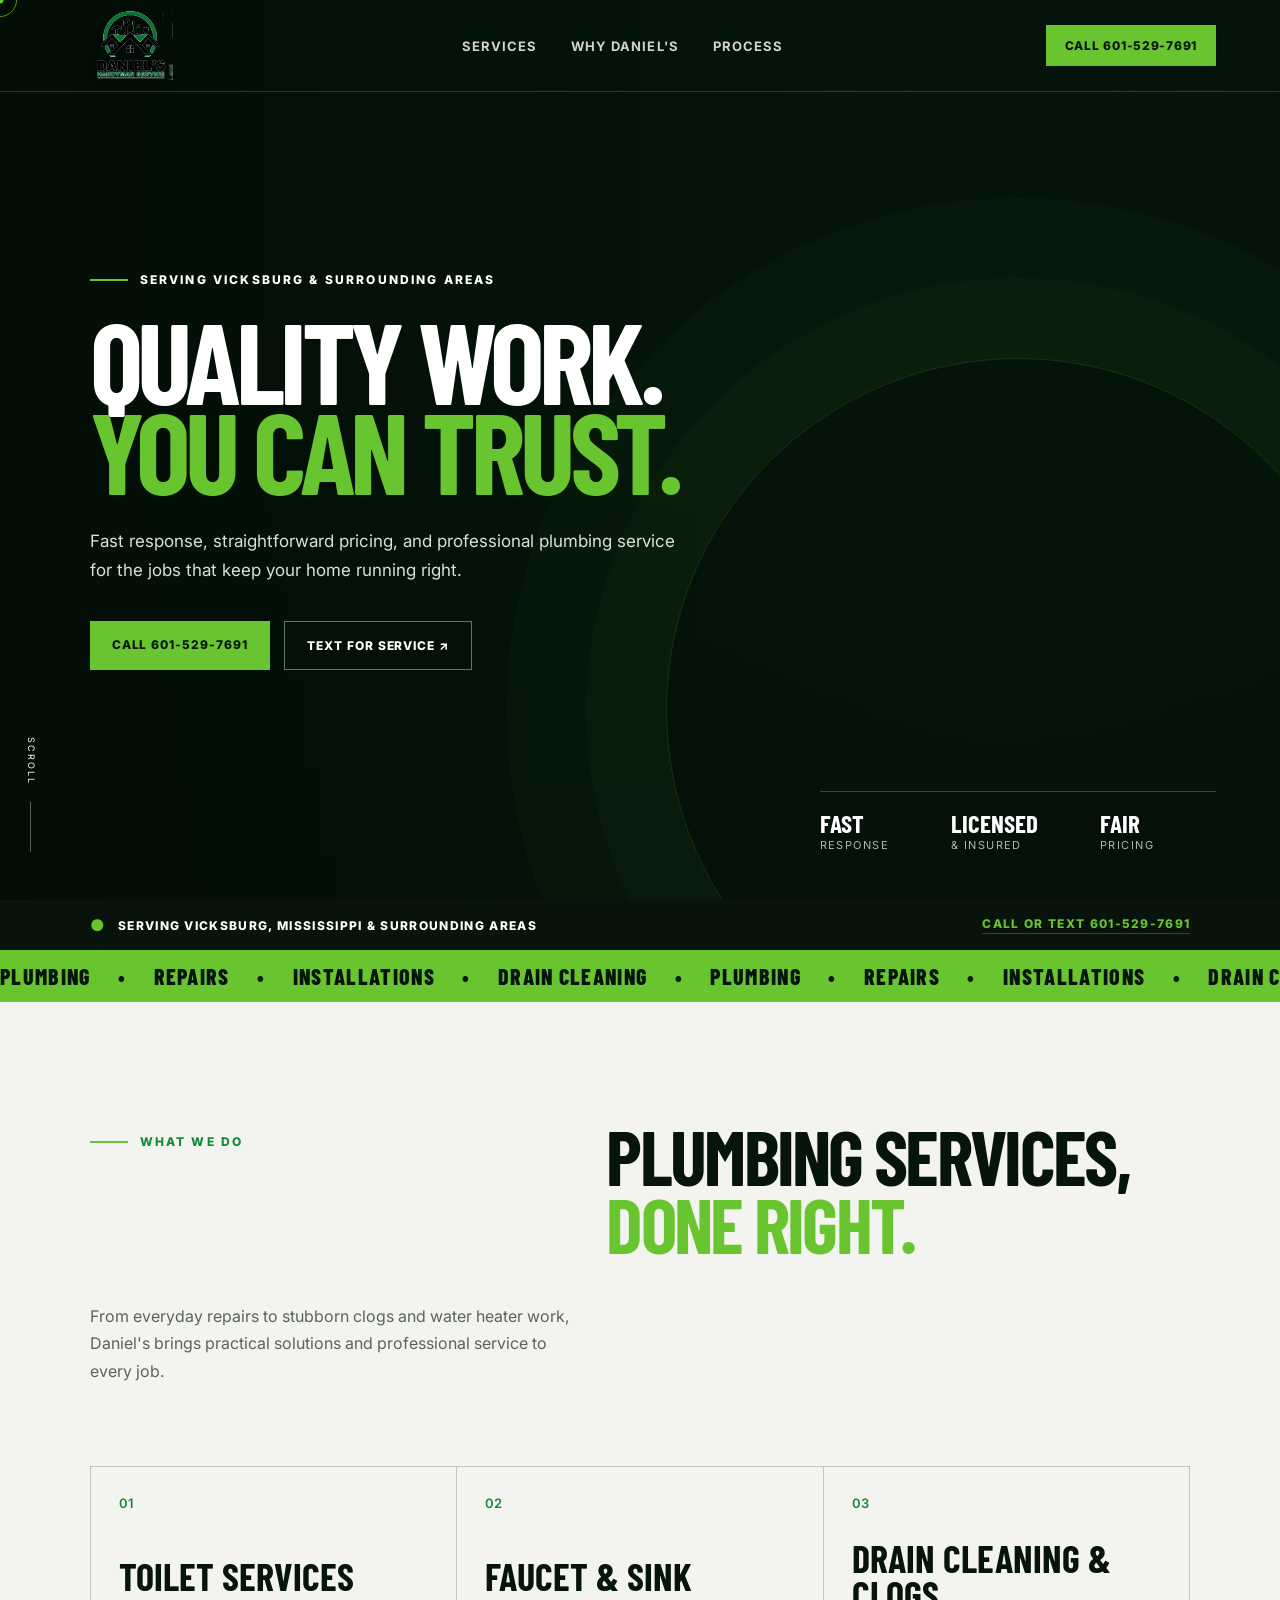
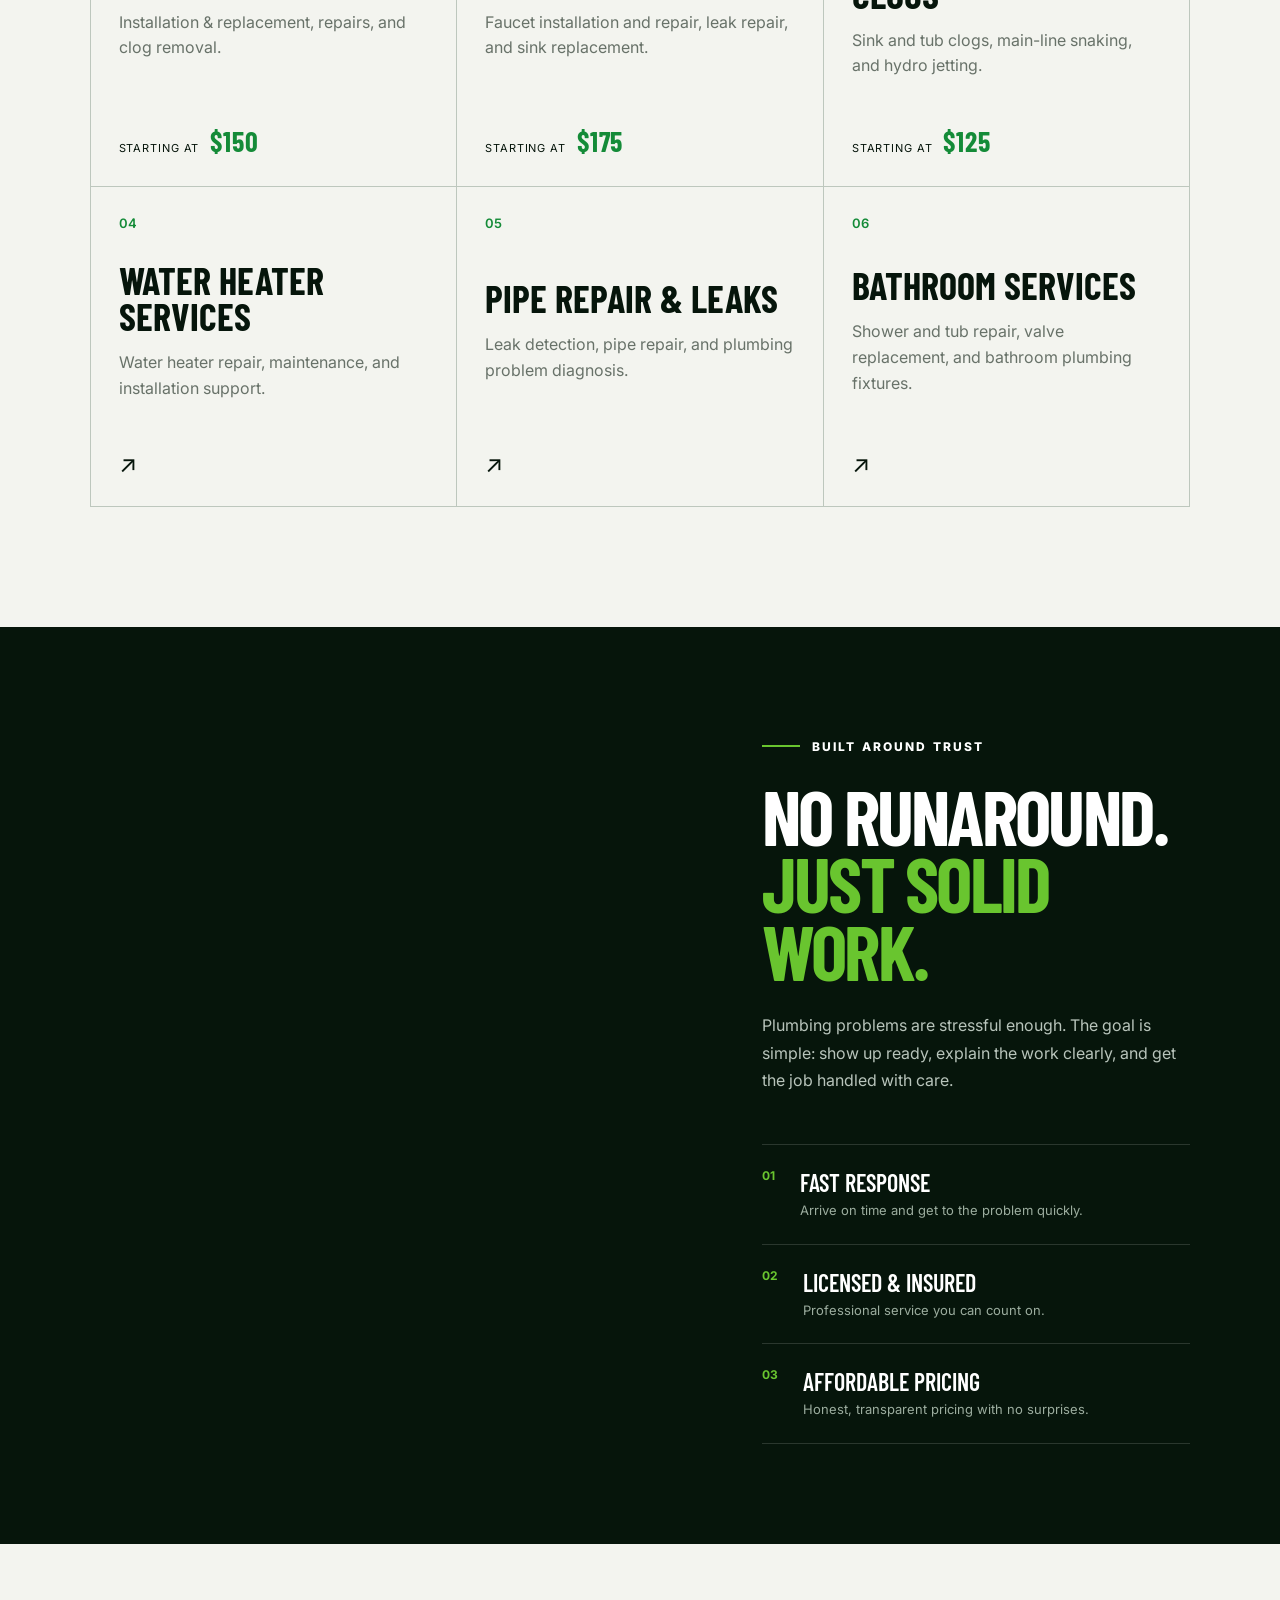
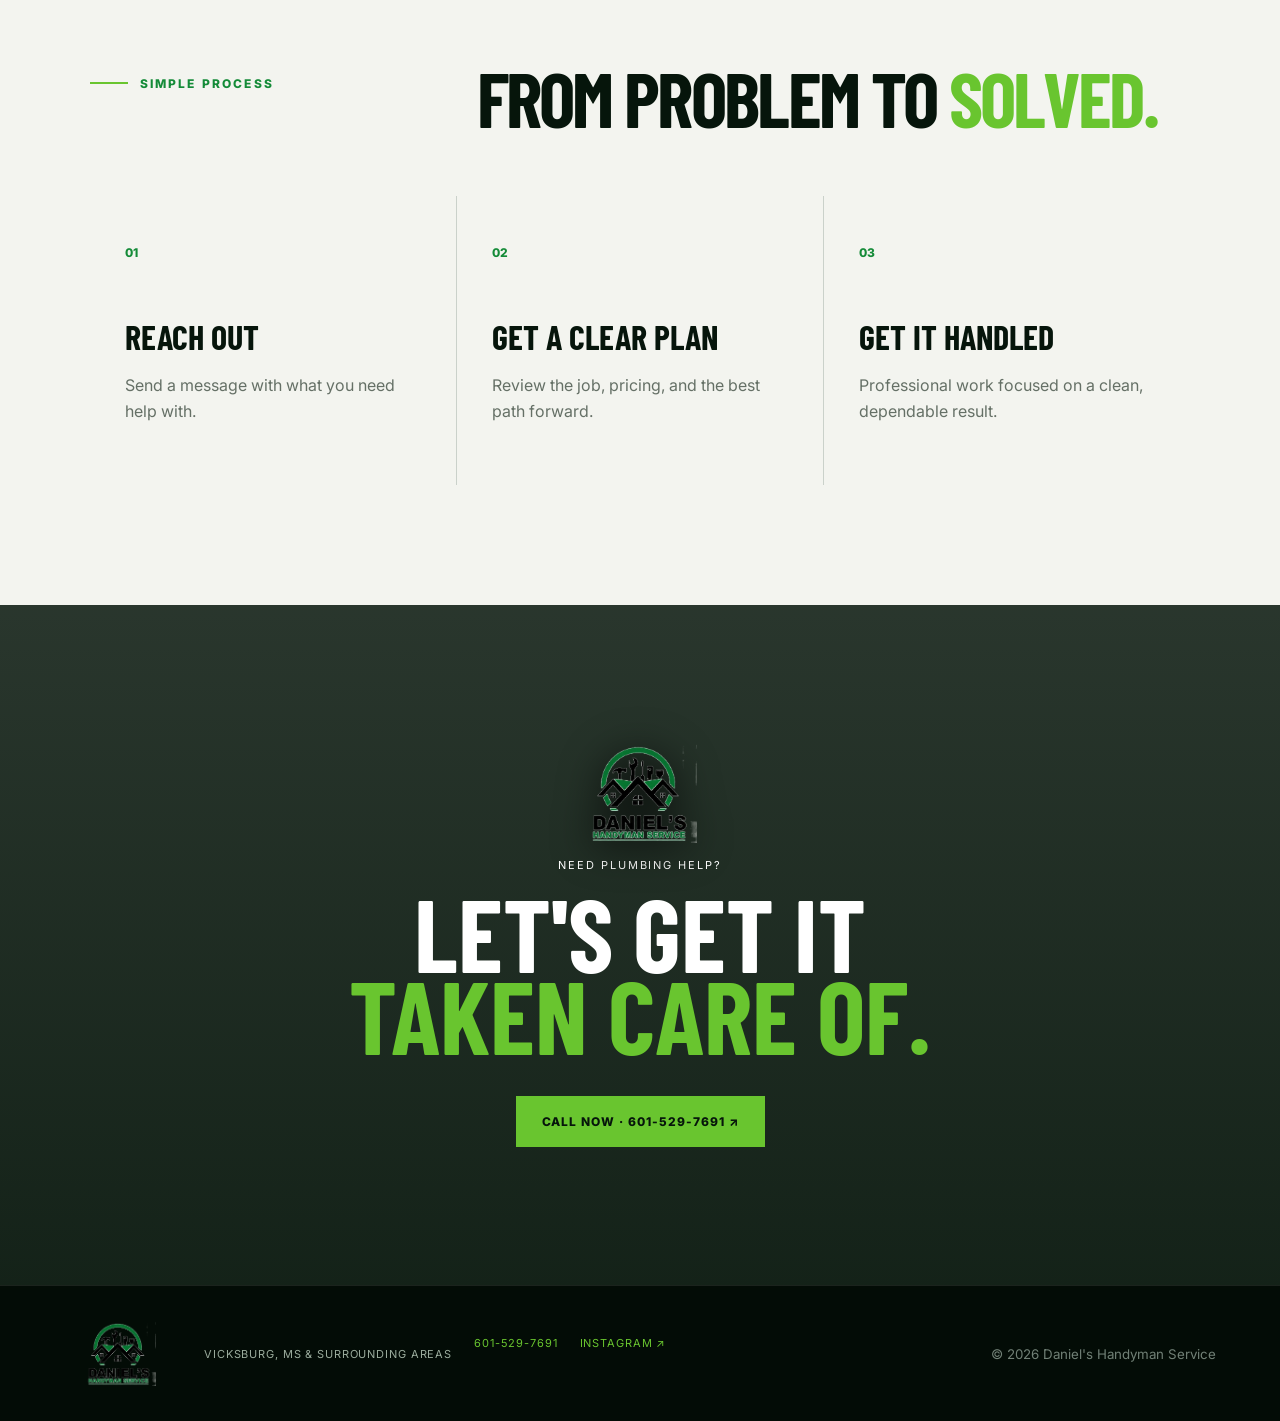
==== index.html @ b7ea955e "Add files via upload" ====
<!doctype html><html lang="en"><head><meta charset="UTF-8"><meta name="viewport" content="width=device-width,initial-scale=1"><meta name="description" content="Daniel's Handyman Service provides professional plumbing services in Vicksburg, Mississippi and surrounding areas, including toilets, faucets, sinks, drains, water heaters, pipe leaks and bathroom plumbing."><title>Daniel's Handyman Service | Plumber in Vicksburg, MS</title><link rel="preconnect" href="https://fonts.googleapis.com"><link rel="preconnect" href="https://fonts.gstatic.com" crossorigin><link href="https://fonts.googleapis.com/css2?family=Barlow+Condensed:wght@500;600;700;800&family=Inter:wght@400;500;600;700&display=swap" rel="stylesheet"><link rel="stylesheet" href="styles.css"></head><body>
<div class="cursor-dot"></div><div class="cursor-ring"></div>
<header class="nav"><a class="brand" href="#top"><img src="assets/logo.png" alt="Daniel's Handyman Service logo"></a><nav><a href="#services">Services</a><a href="#about">Why Daniel's</a><a href="#process">Process</a></nav><a class="nav-cta" href="tel:+16015297691">Call 601-529-7691</a></header>
<main id="top">
<section class="hero"><div class="hero-media"></div><div class="hero-shade"></div><div class="waterline"></div><div class="hero-copy reveal"><p class="eyebrow"><span></span> Serving Vicksburg & surrounding areas</p><h1>Quality work.<br><em>You can trust.</em></h1><p class="lede">Fast response, straightforward pricing, and professional plumbing service for the jobs that keep your home running right.</p><div class="actions"><a class="primary" href="tel:+16015297691">Call 601-529-7691</a><a class="secondary" href="sms:+16015297691">Text for service ↗</a></div></div><div class="hero-stats"><div><strong>Fast</strong><span>Response</span></div><div><strong>Licensed</strong><span>& Insured</span></div><div><strong>Fair</strong><span>Pricing</span></div></div><div class="scroll">SCROLL <i></i></div></section>
<section class="local-bar"><span>●</span> SERVING VICKSBURG, MISSISSIPPI & SURROUNDING AREAS <a href="tel:+16015297691">CALL OR TEXT 601-529-7691</a></section><section class="marquee"><div>PLUMBING <b>•</b> REPAIRS <b>•</b> INSTALLATIONS <b>•</b> DRAIN CLEANING <b>•</b> PLUMBING <b>•</b> REPAIRS <b>•</b> INSTALLATIONS <b>•</b> DRAIN CLEANING <b>•</b></div></section>
<section id="services" class="services wrap"><div class="section-head reveal"><p class="eyebrow dark"><span></span> What we do</p><h2>Plumbing services,<br><em>done right.</em></h2><p>From everyday repairs to stubborn clogs and water heater work, Daniel's brings practical solutions and professional service to every job.</p></div>
<div class="service-grid">
<article class="service featured reveal"><div class="num">01</div><div><h3>Toilet Services</h3><p>Installation & replacement, repairs, and clog removal.</p></div><div class="price">Starting at <strong>$150</strong></div></article>
<article class="service reveal"><div class="num">02</div><div><h3>Faucet & Sink</h3><p>Faucet installation and repair, leak repair, and sink replacement.</p></div><div class="price">Starting at <strong>$175</strong></div></article>
<article class="service reveal"><div class="num">03</div><div><h3>Drain Cleaning & Clogs</h3><p>Sink and tub clogs, main-line snaking, and hydro jetting.</p></div><div class="price">Starting at <strong>$125</strong></div></article>
<article class="service reveal"><div class="num">04</div><div><h3>Water Heater Services</h3><p>Water heater repair, maintenance, and installation support.</p></div><div class="arrow">↗</div></article>
<article class="service reveal"><div class="num">05</div><div><h3>Pipe Repair & Leaks</h3><p>Leak detection, pipe repair, and plumbing problem diagnosis.</p></div><div class="arrow">↗</div></article>
<article class="service reveal"><div class="num">06</div><div><h3>Bathroom Services</h3><p>Shower and tub repair, valve replacement, and bathroom plumbing fixtures.</p></div><div class="arrow">↗</div></article>
</div></section>
<section id="about" class="split"><div class="split-image parallax"></div><div class="split-copy"><p class="eyebrow"><span></span> Built around trust</p><h2>No runaround.<br><em>Just solid work.</em></h2><p>Plumbing problems are stressful enough. The goal is simple: show up ready, explain the work clearly, and get the job handled with care.</p><div class="checks"><div><b>01</b><span><strong>Fast response</strong>Arrive on time and get to the problem quickly.</span></div><div><b>02</b><span><strong>Licensed & insured</strong>Professional service you can count on.</span></div><div><b>03</b><span><strong>Affordable pricing</strong>Honest, transparent pricing with no surprises.</span></div></div></div></section>
<section id="process" class="process wrap"><div class="section-head reveal"><p class="eyebrow dark"><span></span> Simple process</p><h2>From problem to <em>solved.</em></h2></div><div class="steps"><div class="reveal"><span>01</span><h3>Reach out</h3><p>Send a message with what you need help with.</p></div><div class="reveal"><span>02</span><h3>Get a clear plan</h3><p>Review the job, pricing, and the best path forward.</p></div><div class="reveal"><span>03</span><h3>Get it handled</h3><p>Professional work focused on a clean, dependable result.</p></div></div></section>
<section class="cta"><div class="cta-bg"></div><div class="cta-inner reveal"><img src="assets/logo.png" alt=""><p>Need plumbing help?</p><h2>Let's get it<br><em>taken care of.</em></h2><a href="tel:+16015297691">Call now · 601-529-7691 ↗</a></div></section>
<a class="mobile-call" href="tel:+16015297691"><span>Call Daniel's</span><strong>601-529-7691</strong></a></main><footer><img src="assets/logo.png" alt="Daniel's Handyman Service"><div><p>Vicksburg, MS & surrounding areas</p><a href="tel:+16015297691">601-529-7691</a><a href="https://www.instagram.com/bigg_pastor/" target="_blank" rel="noopener">Instagram ↗</a></div><small>© 2026 Daniel's Handyman Service</small></footer><script src="script.js"></script></body></html>
---- styles.css ----
:root{--green:#148b38;--lime:#69c52f;--ink:#06150b;--paper:#f3f4ef;--white:#fff}*{box-sizing:border-box}html{scroll-behavior:smooth;scrollbar-color:var(--green) #07130b;scrollbar-width:thin}body{margin:0;background:var(--paper);color:var(--ink);font-family:Inter,sans-serif;cursor:none}::-webkit-scrollbar{width:10px}::-webkit-scrollbar-track{background:#07130b}::-webkit-scrollbar-thumb{background:linear-gradient(var(--lime),var(--green));border-radius:10px;border:2px solid #07130b}a{color:inherit;text-decoration:none}.cursor-dot,.cursor-ring{position:fixed;pointer-events:none;z-index:9999;border-radius:50%;transform:translate(-50%,-50%)}.cursor-dot{width:7px;height:7px;background:var(--lime)}.cursor-ring{width:34px;height:34px;border:1px solid rgba(105,197,47,.75);transition:width .2s,height .2s,background .2s}.cursor-ring.active{width:52px;height:52px;background:rgba(105,197,47,.12)}.nav{position:fixed;z-index:100;top:0;left:0;width:100%;height:92px;display:flex;align-items:center;padding:10px 5vw;color:white;border-bottom:1px solid rgba(255,255,255,.18);transition:.3s}.nav.scrolled{height:74px;background:rgba(5,19,10,.92);backdrop-filter:blur(14px)}.brand img{width:135px;height:72px;object-fit:contain;filter:drop-shadow(0 4px 12px #0008)}.nav nav{margin:auto;display:flex;gap:34px;font-size:13px;font-weight:700;text-transform:uppercase;letter-spacing:.08em}.nav nav a{opacity:.82}.nav nav a:hover{opacity:1;color:var(--lime)}.nav-cta{padding:13px 19px;background:var(--lime);color:#06150b;font-size:12px;font-weight:800;text-transform:uppercase;letter-spacing:.06em}.hero{min-height:100svh;position:relative;overflow:hidden;background:#06150b;color:white;display:flex;align-items:center;padding:130px 7vw 100px}.hero-media{position:absolute;inset:0;background:url('https://desentupidoraboaescolha.com.br/assets/hero-bg-C724qfwM.jpg') center/cover no-repeat;transform:scale(1.04)}.hero-shade{position:absolute;inset:0;background:linear-gradient(90deg,rgba(2,13,6,.94) 0%,rgba(3,18,8,.78) 42%,rgba(3,18,8,.25) 78%,rgba(3,18,8,.5)),linear-gradient(0deg,rgba(3,15,7,.75),transparent 45%)}.waterline{position:absolute;right:-7%;bottom:-18%;width:55vw;height:55vw;border:1px solid rgba(105,197,47,.18);border-radius:50%;box-shadow:0 0 0 80px rgba(105,197,47,.03),0 0 0 160px rgba(105,197,47,.025)}.hero-copy{position:relative;z-index:2;max-width:830px}.eyebrow{display:flex;align-items:center;gap:12px;text-transform:uppercase;letter-spacing:.18em;font-weight:800;font-size:12px}.eyebrow span{width:38px;height:2px;background:var(--lime)}h1,h2,h3{font-family:'Barlow Condensed',sans-serif;margin:0;text-transform:uppercase}h1{font-size:clamp(68px,9vw,145px);line-height:.78;letter-spacing:-.045em;margin:28px 0 32px}h1 em,h2 em{font-style:normal;color:var(--lime)}.lede{max-width:610px;font-size:17px;line-height:1.7;color:#d8e2d9}.actions{display:flex;gap:14px;margin-top:36px}.actions a{padding:16px 22px;text-transform:uppercase;font-size:12px;font-weight:800;letter-spacing:.08em}.primary{background:var(--lime);color:#07130b}.secondary{border:1px solid #ffffff66}.hero-stats{position:absolute;z-index:3;right:5vw;bottom:48px;display:flex;border-top:1px solid #ffffff38}.hero-stats div{padding:16px 28px 0 0;margin-right:34px;display:flex;flex-direction:column}.hero-stats strong{font:700 25px 'Barlow Condensed';text-transform:uppercase}.hero-stats span{font-size:11px;text-transform:uppercase;letter-spacing:.13em;color:#a9b9ad}.scroll{position:absolute;left:2vw;bottom:48px;z-index:3;writing-mode:vertical-rl;font-size:9px;letter-spacing:.22em}.scroll i{display:inline-block;height:50px;width:1px;background:#fff5;margin-top:12px}.marquee{background:var(--lime);overflow:hidden;padding:13px 0;white-space:nowrap;font:800 22px 'Barlow Condensed';letter-spacing:.06em}.marquee div{width:max-content;animation:marquee 25s linear infinite}.marquee b{margin:0 22px}@keyframes marquee{to{transform:translateX(-50%)}}.wrap{padding:120px 7vw}.section-head{display:grid;grid-template-columns:1fr 1.2fr;gap:30px;align-items:end;margin-bottom:65px}.section-head .eyebrow{align-self:start}.eyebrow.dark{color:var(--green)}.section-head h2,.split-copy h2,.process h2{font-size:clamp(52px,6vw,90px);line-height:.88;letter-spacing:-.035em}.section-head>p:last-child{line-height:1.7;color:#59645b;max-width:500px}.service-grid{display:grid;grid-template-columns:repeat(3,1fr);border-top:1px solid #bdc7bd;border-left:1px solid #bdc7bd}.service{min-height:320px;padding:28px;display:flex;flex-direction:column;justify-content:space-between;border-right:1px solid #bdc7bd;border-bottom:1px solid #bdc7bd;transition:.35s;position:relative;overflow:hidden}.service:after{content:"";position:absolute;inset:auto 0 0;height:0;background:var(--green);transition:.35s;z-index:-1}.service:hover{color:white}.service:hover:after{height:100%}.service .num{font:600 13px Inter;color:var(--green)}.service:hover .num{color:var(--lime)}.service h3{font-size:38px;line-height:.95}.service p{line-height:1.6;color:#687269}.service:hover p{color:#d7e1d8}.price{font-size:11px;text-transform:uppercase;letter-spacing:.08em}.price strong{font:700 28px 'Barlow Condensed';color:var(--green);margin-left:7px}.service:hover .price strong{color:var(--lime)}.arrow{font-size:24px}.split{display:grid;grid-template-columns:1.05fr .95fr;min-height:780px;background:#06150b;color:white}.split-image{background:url('https://assets.seobotai.com/cdn-cgi/image/quality%3D75%2Cw%3D1536%2Ch%3D1024/pristilbud.no/6944972c12e0ddc125e568a2-1766110026356.jpg') center/cover no-repeat;min-height:650px}.split-copy{padding:100px 7vw}.split-copy h2{margin:28px 0}.split-copy>p:not(.eyebrow){color:#b8c4bb;line-height:1.7}.checks{margin-top:50px;border-top:1px solid #ffffff25}.checks>div{display:flex;gap:25px;padding:23px 0;border-bottom:1px solid #ffffff25}.checks b{color:var(--lime);font-size:12px}.checks span{display:flex;flex-direction:column;color:#9cad9f;font-size:13px;line-height:1.5}.checks strong{color:white;font:600 24px 'Barlow Condensed';text-transform:uppercase;margin-bottom:4px}.process .section-head{grid-template-columns:1fr 2fr}.steps{display:grid;grid-template-columns:repeat(3,1fr);gap:1px;background:#cad1ca}.steps>div{background:var(--paper);padding:45px 35px;min-height:260px}.steps span{color:var(--green);font-weight:800;font-size:12px}.steps h3{font-size:34px;margin:55px 0 10px}.steps p{color:#657066;line-height:1.6}.cta{min-height:680px;position:relative;display:grid;place-items:center;text-align:center;color:white;overflow:hidden}.cta-bg{position:absolute;inset:0;background:linear-gradient(#06150bd9,#06150bf0),url('https://watertite.com/storage/2026/01/Water-Tite-Drain-Cleaning-2.png') center/cover}.cta-inner{position:relative;z-index:2}.cta-inner img{width:160px;height:100px;object-fit:contain;filter:drop-shadow(0 5px 20px #000)}.cta-inner p{text-transform:uppercase;letter-spacing:.18em;font-size:11px}.cta-inner h2{font-size:clamp(64px,8vw,118px);line-height:.8;margin:20px 0 40px}.cta-inner a{display:inline-block;background:var(--lime);color:#06150b;padding:18px 26px;font-size:12px;font-weight:800;text-transform:uppercase;letter-spacing:.08em}footer{background:#030c06;color:white;padding:35px 5vw;display:flex;align-items:center;gap:30px;border-top:1px solid #ffffff18}footer img{width:110px;height:65px;object-fit:contain}footer div{display:flex;gap:22px;font-size:11px;text-transform:uppercase;letter-spacing:.08em;color:#9bac9d}footer a{color:var(--lime)}footer small{margin-left:auto;color:#718076}.reveal{opacity:0;transform:translateY(28px);transition:opacity .8s ease,transform .8s ease}.reveal.visible{opacity:1;transform:none}@media(max-width:900px){body{cursor:auto}.cursor-dot,.cursor-ring{display:none}.nav{height:76px;padding:7px 5vw}.brand img{width:105px;height:60px}.nav nav{display:none}.nav-cta{margin-left:auto}.hero{padding:110px 6vw 160px;align-items:flex-end}.hero-media{background-position:65% center}.hero-shade{background:linear-gradient(0deg,rgba(2,13,6,.97) 8%,rgba(3,18,8,.62) 72%,rgba(3,18,8,.5))}.hero-copy{width:100%}h1{font-size:clamp(58px,19vw,90px)}.lede{font-size:15px}.hero-stats{left:6vw;right:auto;bottom:35px;width:88%;justify-content:space-between}.hero-stats div{padding-right:5px;margin-right:5px}.hero-stats strong{font-size:19px}.scroll{display:none}.wrap{padding:85px 6vw}.section-head,.process .section-head{grid-template-columns:1fr}.section-head h2,.split-copy h2,.process h2{font-size:58px}.service-grid{grid-template-columns:1fr}.service{min-height:250px}.split{grid-template-columns:1fr}.split-image{min-height:520px}.split-copy{padding:75px 6vw}.steps{grid-template-columns:1fr}.steps>div{min-height:210px}.steps h3{margin-top:35px}.cta{min-height:590px;padding:50px 6vw}.cta-inner h2{font-size:68px}footer{align-items:flex-start;flex-wrap:wrap}footer small{width:100%;margin:0}.actions{flex-direction:column;align-items:flex-start}}
@media(prefers-reduced-motion:reduce){*{scroll-behavior:auto!important;animation:none!important;transition:none!important}.reveal{opacity:1;transform:none}}

.local-bar{background:#07130b;color:#fff;padding:15px 7vw;display:flex;align-items:center;gap:12px;font:800 12px Inter,sans-serif;letter-spacing:.11em;text-transform:uppercase}.local-bar span{color:var(--lime);font-size:16px}.local-bar a{margin-left:auto;color:var(--lime);border-bottom:1px solid #69c52f55;padding-bottom:2px}.mobile-call{display:none}
@media(max-width:900px){.local-bar{padding:13px 6vw;line-height:1.4;flex-wrap:wrap}.local-bar a{width:100%;margin-left:28px}.mobile-call{display:flex;position:fixed;z-index:90;left:12px;right:12px;bottom:12px;background:var(--lime);color:#06150b;padding:12px 16px;align-items:center;justify-content:space-between;box-shadow:0 10px 35px #0008;text-transform:uppercase}.mobile-call span{font:800 12px Inter;letter-spacing:.08em}.mobile-call strong{font:800 20px 'Barlow Condensed'}}
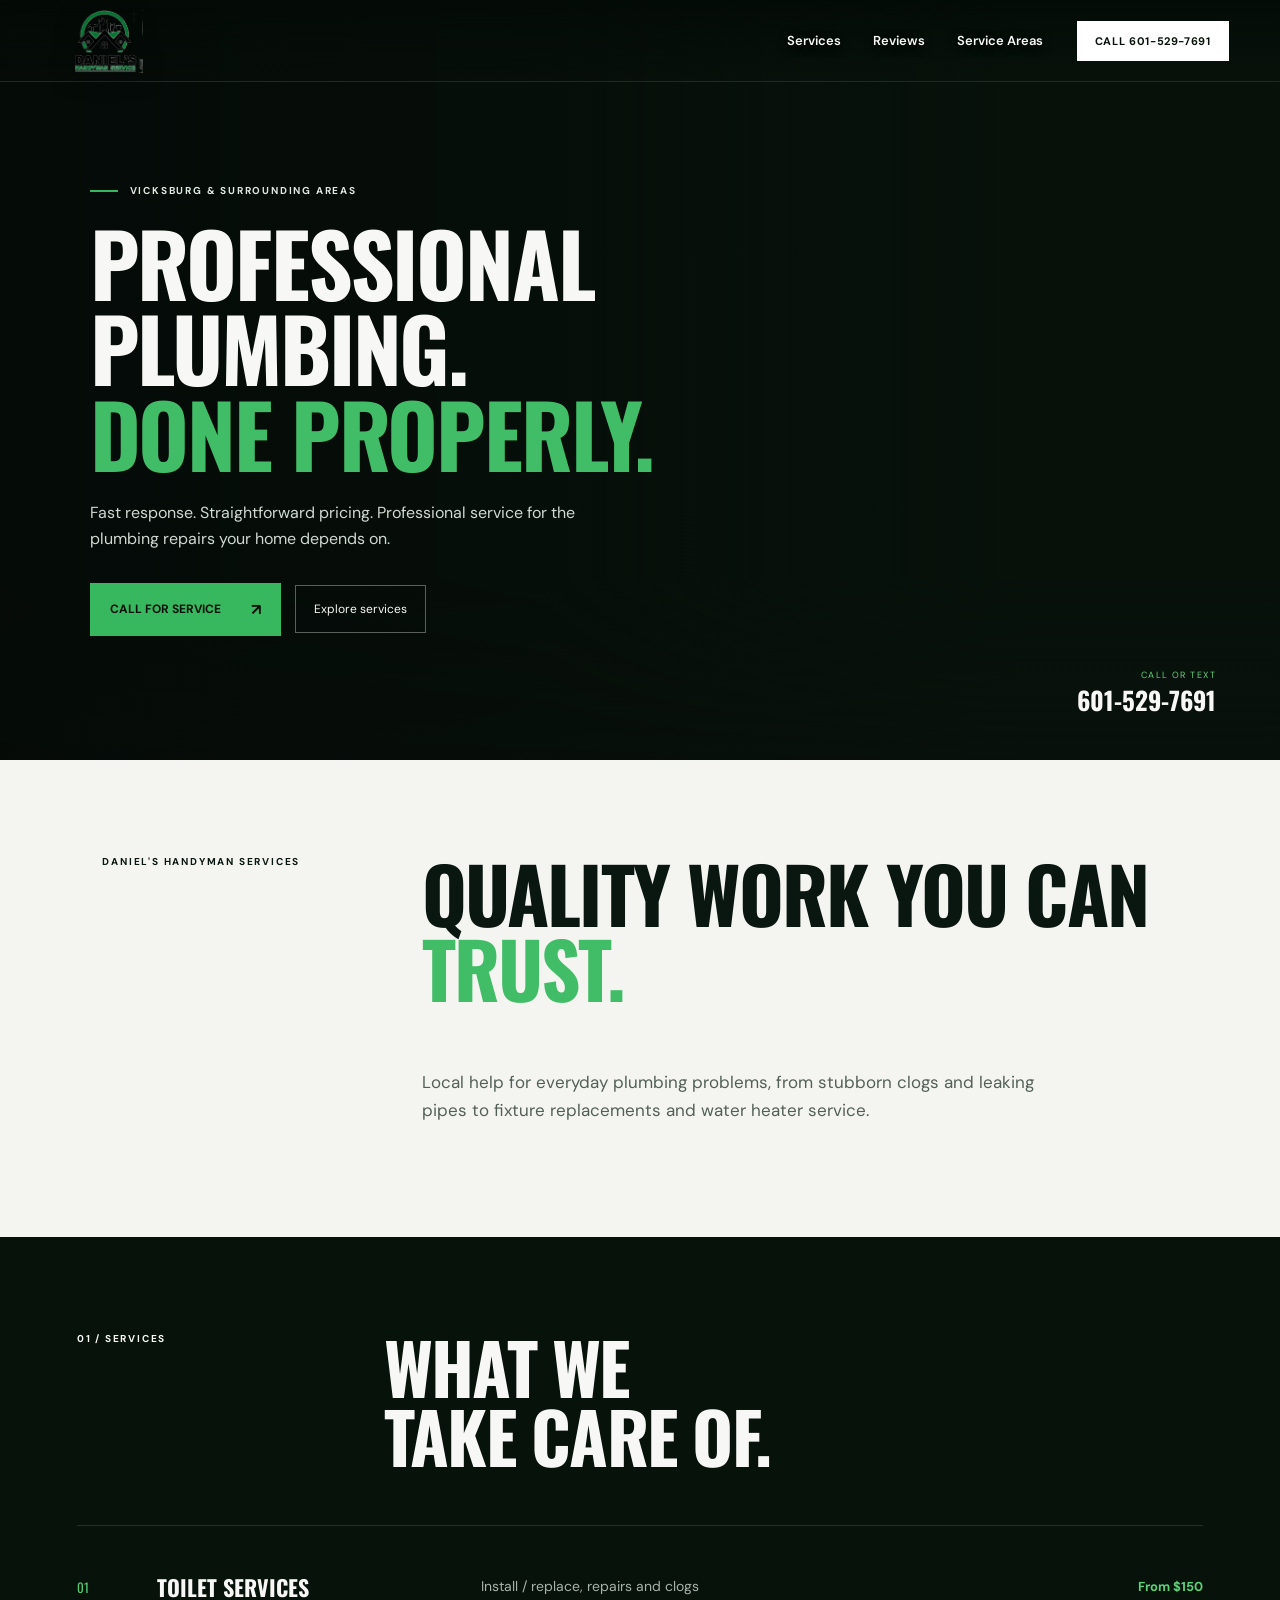
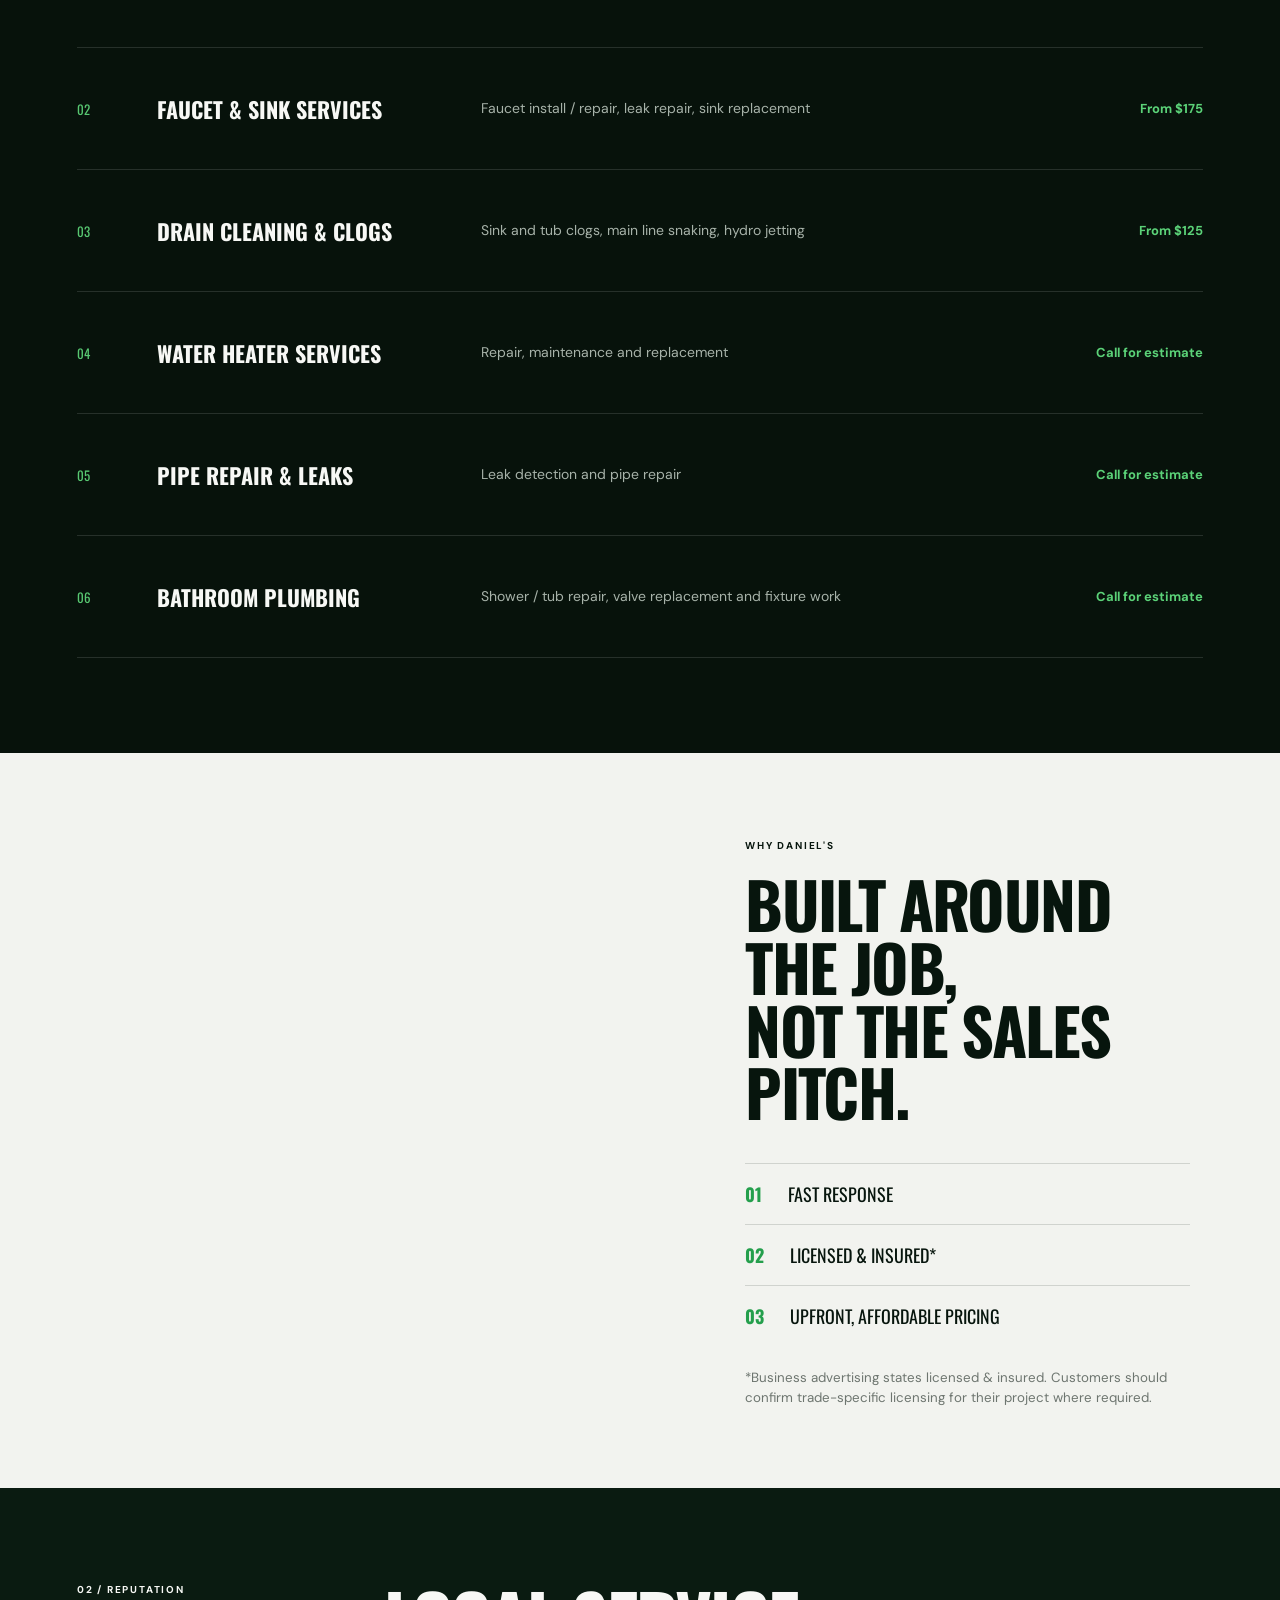
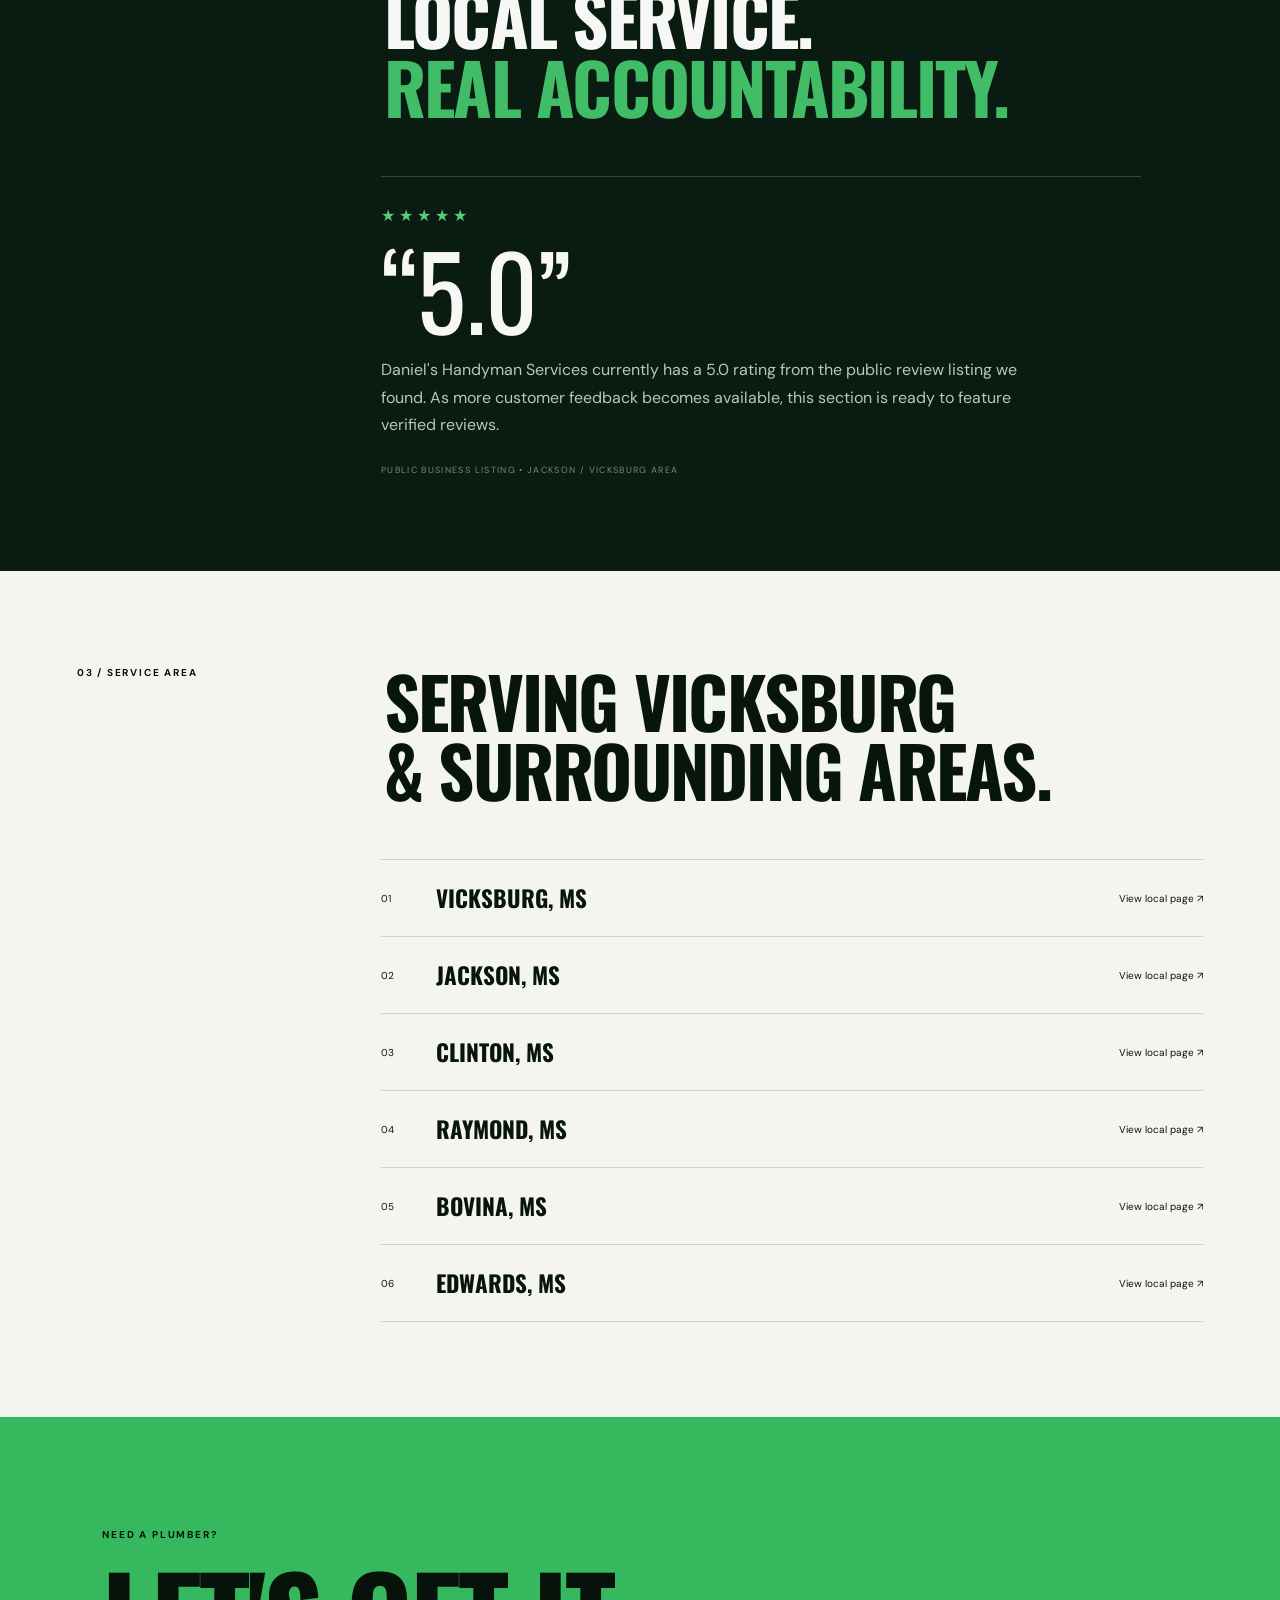
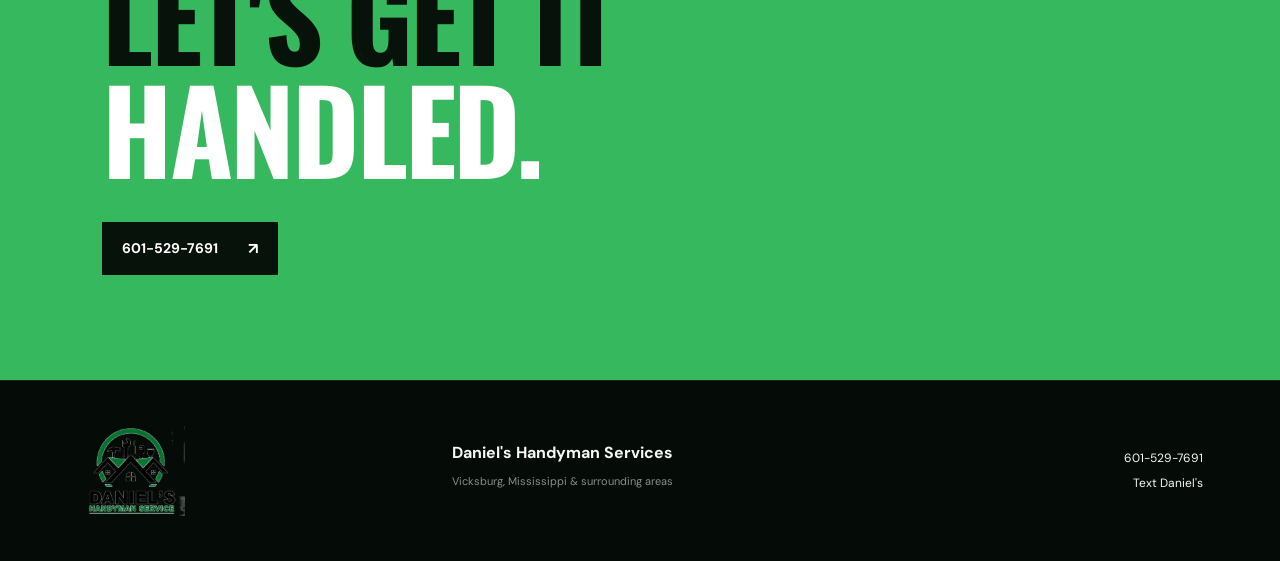
==== commit 73e1727e: "Add files via upload" ====
--- a/index.html
+++ b/index.html
@@ -1,19 +1,12 @@
-<!doctype html><html lang="en"><head><meta charset="UTF-8"><meta name="viewport" content="width=device-width,initial-scale=1"><meta name="description" content="Daniel's Handyman Service provides professional plumbing services in Vicksburg, Mississippi and surrounding areas, including toilets, faucets, sinks, drains, water heaters, pipe leaks and bathroom plumbing."><title>Daniel's Handyman Service | Plumber in Vicksburg, MS</title><link rel="preconnect" href="https://fonts.googleapis.com"><link rel="preconnect" href="https://fonts.gstatic.com" crossorigin><link href="https://fonts.googleapis.com/css2?family=Barlow+Condensed:wght@500;600;700;800&family=Inter:wght@400;500;600;700&display=swap" rel="stylesheet"><link rel="stylesheet" href="styles.css"></head><body>
-<div class="cursor-dot"></div><div class="cursor-ring"></div>
-<header class="nav"><a class="brand" href="#top"><img src="assets/logo.png" alt="Daniel's Handyman Service logo"></a><nav><a href="#services">Services</a><a href="#about">Why Daniel's</a><a href="#process">Process</a></nav><a class="nav-cta" href="tel:+16015297691">Call 601-529-7691</a></header>
-<main id="top">
-<section class="hero"><div class="hero-media"></div><div class="hero-shade"></div><div class="waterline"></div><div class="hero-copy reveal"><p class="eyebrow"><span></span> Serving Vicksburg & surrounding areas</p><h1>Quality work.<br><em>You can trust.</em></h1><p class="lede">Fast response, straightforward pricing, and professional plumbing service for the jobs that keep your home running right.</p><div class="actions"><a class="primary" href="tel:+16015297691">Call 601-529-7691</a><a class="secondary" href="sms:+16015297691">Text for service ↗</a></div></div><div class="hero-stats"><div><strong>Fast</strong><span>Response</span></div><div><strong>Licensed</strong><span>& Insured</span></div><div><strong>Fair</strong><span>Pricing</span></div></div><div class="scroll">SCROLL <i></i></div></section>
-<section class="local-bar"><span>●</span> SERVING VICKSBURG, MISSISSIPPI & SURROUNDING AREAS <a href="tel:+16015297691">CALL OR TEXT 601-529-7691</a></section><section class="marquee"><div>PLUMBING <b>•</b> REPAIRS <b>•</b> INSTALLATIONS <b>•</b> DRAIN CLEANING <b>•</b> PLUMBING <b>•</b> REPAIRS <b>•</b> INSTALLATIONS <b>•</b> DRAIN CLEANING <b>•</b></div></section>
-<section id="services" class="services wrap"><div class="section-head reveal"><p class="eyebrow dark"><span></span> What we do</p><h2>Plumbing services,<br><em>done right.</em></h2><p>From everyday repairs to stubborn clogs and water heater work, Daniel's brings practical solutions and professional service to every job.</p></div>
-<div class="service-grid">
-<article class="service featured reveal"><div class="num">01</div><div><h3>Toilet Services</h3><p>Installation & replacement, repairs, and clog removal.</p></div><div class="price">Starting at <strong>$150</strong></div></article>
-<article class="service reveal"><div class="num">02</div><div><h3>Faucet & Sink</h3><p>Faucet installation and repair, leak repair, and sink replacement.</p></div><div class="price">Starting at <strong>$175</strong></div></article>
-<article class="service reveal"><div class="num">03</div><div><h3>Drain Cleaning & Clogs</h3><p>Sink and tub clogs, main-line snaking, and hydro jetting.</p></div><div class="price">Starting at <strong>$125</strong></div></article>
-<article class="service reveal"><div class="num">04</div><div><h3>Water Heater Services</h3><p>Water heater repair, maintenance, and installation support.</p></div><div class="arrow">↗</div></article>
-<article class="service reveal"><div class="num">05</div><div><h3>Pipe Repair & Leaks</h3><p>Leak detection, pipe repair, and plumbing problem diagnosis.</p></div><div class="arrow">↗</div></article>
-<article class="service reveal"><div class="num">06</div><div><h3>Bathroom Services</h3><p>Shower and tub repair, valve replacement, and bathroom plumbing fixtures.</p></div><div class="arrow">↗</div></article>
-</div></section>
-<section id="about" class="split"><div class="split-image parallax"></div><div class="split-copy"><p class="eyebrow"><span></span> Built around trust</p><h2>No runaround.<br><em>Just solid work.</em></h2><p>Plumbing problems are stressful enough. The goal is simple: show up ready, explain the work clearly, and get the job handled with care.</p><div class="checks"><div><b>01</b><span><strong>Fast response</strong>Arrive on time and get to the problem quickly.</span></div><div><b>02</b><span><strong>Licensed & insured</strong>Professional service you can count on.</span></div><div><b>03</b><span><strong>Affordable pricing</strong>Honest, transparent pricing with no surprises.</span></div></div></div></section>
-<section id="process" class="process wrap"><div class="section-head reveal"><p class="eyebrow dark"><span></span> Simple process</p><h2>From problem to <em>solved.</em></h2></div><div class="steps"><div class="reveal"><span>01</span><h3>Reach out</h3><p>Send a message with what you need help with.</p></div><div class="reveal"><span>02</span><h3>Get a clear plan</h3><p>Review the job, pricing, and the best path forward.</p></div><div class="reveal"><span>03</span><h3>Get it handled</h3><p>Professional work focused on a clean, dependable result.</p></div></div></section>
-<section class="cta"><div class="cta-bg"></div><div class="cta-inner reveal"><img src="assets/logo.png" alt=""><p>Need plumbing help?</p><h2>Let's get it<br><em>taken care of.</em></h2><a href="tel:+16015297691">Call now · 601-529-7691 ↗</a></div></section>
-<a class="mobile-call" href="tel:+16015297691"><span>Call Daniel's</span><strong>601-529-7691</strong></a></main><footer><img src="assets/logo.png" alt="Daniel's Handyman Service"><div><p>Vicksburg, MS & surrounding areas</p><a href="tel:+16015297691">601-529-7691</a><a href="https://www.instagram.com/bigg_pastor/" target="_blank" rel="noopener">Instagram ↗</a></div><small>© 2026 Daniel's Handyman Service</small></footer><script src="script.js"></script></body></html>
+<!doctype html><html lang="en"><head><meta charset="utf-8"><meta name="viewport" content="width=device-width,initial-scale=1"><title>Plumber & Handyman in Vicksburg, MS | Daniel's Handyman Services</title><meta name="description" content="Daniel's Handyman Services provides plumbing repairs, drain cleaning, faucet, toilet, water heater and handyman services in Vicksburg, Mississippi. Call 601-529-7691."><link rel="canonical" href="https://danielshandymanservices.com/"><meta name="theme-color" content="#07150d"><link rel="stylesheet" href="/styles.css"><script type="application/ld+json">{"@context":"https://schema.org","@type":"HomeAndConstructionBusiness","name":"Daniel's Handyman Services","telephone":"+1-601-529-7691","areaServed":"Vicksburg, Mississippi","priceRange":"$$","url":"https://danielshandymanservices.com/"}</script></head><body>
+<div class="grain"></div>
+<header><a class="brand" href="/index.html"><img src="/assets/logo.png" alt="Daniel's Handyman Service logo"></a><nav><a href="/index.html#services">Services</a><a href="/index.html#reviews">Reviews</a><a href="/index.html#areas">Service Areas</a></nav><a class="call top" href="tel:+16015297691">Call 601-529-7691</a></header>
+<main><section class="hero"><div class="hero-bg"></div><div class="hero-copy"><div class="eyebrow"><span></span>Vicksburg & surrounding areas</div><h1>Professional plumbing.<br><em>Done properly.</em></h1><p>Fast response. Straightforward pricing. Professional service for the plumbing repairs your home depends on.</p><div class="actions"><a class="primary magnetic" href="tel:+16015297691">Call for service <b>↗</b></a><a class="ghost" href="#services">Explore services</a></div></div><div class="hero-stat"><small>CALL OR TEXT</small><b>601-529-7691</b></div><div class="scroll">SCROLL <span></span></div></section>
+
+<section class="statement reveal"><div class="kicker">DANIEL'S HANDYMAN SERVICES</div><h2>Quality work you can <em>trust.</em></h2><p>Local help for everyday plumbing problems, from stubborn clogs and leaking pipes to fixture replacements and water heater service.</p></section>
+<section id="services" class="services"><div class="section-head reveal"><span>01 / SERVICES</span><h2>What we<br>take care of.</h2></div><div class="service-grid"><article class="service-card reveal"><span class="num">01</span><h3>Toilet Services</h3><p>Install / replace, repairs and clogs</p><strong>From $150</strong></article><article class="service-card reveal"><span class="num">02</span><h3>Faucet & Sink Services</h3><p>Faucet install / repair, leak repair, sink replacement</p><strong>From $175</strong></article><article class="service-card reveal"><span class="num">03</span><h3>Drain Cleaning & Clogs</h3><p>Sink and tub clogs, main line snaking, hydro jetting</p><strong>From $125</strong></article><article class="service-card reveal"><span class="num">04</span><h3>Water Heater Services</h3><p>Repair, maintenance and replacement</p><strong>Call for estimate</strong></article><article class="service-card reveal"><span class="num">05</span><h3>Pipe Repair & Leaks</h3><p>Leak detection and pipe repair</p><strong>Call for estimate</strong></article><article class="service-card reveal"><span class="num">06</span><h3>Bathroom Plumbing</h3><p>Shower / tub repair, valve replacement and fixture work</p><strong>Call for estimate</strong></article></div></section>
+<section class="feature"><div class="feature-image"></div><div class="feature-copy reveal"><span>WHY DANIEL'S</span><h2>Built around the job,<br>not the sales pitch.</h2><div class="points"><p><b>01</b> Fast response</p><p><b>02</b> Licensed & insured*</p><p><b>03</b> Upfront, affordable pricing</p></div><small>*Business advertising states licensed & insured. Customers should confirm trade-specific licensing for their project where required.</small></div></section>
+<section id="reviews" class="reviews"><div class="section-head reveal"><span>02 / REPUTATION</span><h2>Local service.<br><em>Real accountability.</em></h2></div><div class="review-panel reveal"><div class="stars">★★★★★</div><blockquote>“5.0”</blockquote><p>Daniel's Handyman Services currently has a 5.0 rating from the public review listing we found. As more customer feedback becomes available, this section is ready to feature verified reviews.</p><div class="review-meta">PUBLIC BUSINESS LISTING <span>•</span> JACKSON / VICKSBURG AREA</div></div></section>
+<section id="areas" class="areas"><div class="section-head reveal"><span>03 / SERVICE AREA</span><h2>Serving Vicksburg<br>& surrounding areas.</h2></div><div class="area-list"><a href="/vicksburg-ms.html"><span>01</span><b>Vicksburg, MS</b><i>View local page ↗</i></a><a href="/jackson-ms.html"><span>02</span><b>Jackson, MS</b><i>View local page ↗</i></a><a href="/clinton-ms.html"><span>03</span><b>Clinton, MS</b><i>View local page ↗</i></a><a href="/raymond-ms.html"><span>04</span><b>Raymond, MS</b><i>View local page ↗</i></a><a href="/bovina-ms.html"><span>05</span><b>Bovina, MS</b><i>View local page ↗</i></a><a href="/edwards-ms.html"><span>06</span><b>Edwards, MS</b><i>View local page ↗</i></a></div></section>
+<section class="cta"><div class="reveal"><span>NEED A PLUMBER?</span><h2>Let's get it<br><em>handled.</em></h2><a class="primary light magnetic" href="tel:+16015297691">601-529-7691 <b>↗</b></a></div></section></main>
+<footer><img src="/assets/logo.png" alt="Daniel's Handyman Service"><div><b>Daniel's Handyman Services</b><p>Vicksburg, Mississippi & surrounding areas</p></div><div><a href="tel:+16015297691">601-529-7691</a><a href="sms:+16015297691">Text Daniel's</a></div></footer><a class="mobile-call" href="tel:+16015297691">Call Daniel's <b>601-529-7691</b></a><script src="/script.js"></script></body></html>
--- a/styles.css
+++ b/styles.css
@@ -1,5 +1,6 @@
-:root{--green:#148b38;--lime:#69c52f;--ink:#06150b;--paper:#f3f4ef;--white:#fff}*{box-sizing:border-box}html{scroll-behavior:smooth;scrollbar-color:var(--green) #07130b;scrollbar-width:thin}body{margin:0;background:var(--paper);color:var(--ink);font-family:Inter,sans-serif;cursor:none}::-webkit-scrollbar{width:10px}::-webkit-scrollbar-track{background:#07130b}::-webkit-scrollbar-thumb{background:linear-gradient(var(--lime),var(--green));border-radius:10px;border:2px solid #07130b}a{color:inherit;text-decoration:none}.cursor-dot,.cursor-ring{position:fixed;pointer-events:none;z-index:9999;border-radius:50%;transform:translate(-50%,-50%)}.cursor-dot{width:7px;height:7px;background:var(--lime)}.cursor-ring{width:34px;height:34px;border:1px solid rgba(105,197,47,.75);transition:width .2s,height .2s,background .2s}.cursor-ring.active{width:52px;height:52px;background:rgba(105,197,47,.12)}.nav{position:fixed;z-index:100;top:0;left:0;width:100%;height:92px;display:flex;align-items:center;padding:10px 5vw;color:white;border-bottom:1px solid rgba(255,255,255,.18);transition:.3s}.nav.scrolled{height:74px;background:rgba(5,19,10,.92);backdrop-filter:blur(14px)}.brand img{width:135px;height:72px;object-fit:contain;filter:drop-shadow(0 4px 12px #0008)}.nav nav{margin:auto;display:flex;gap:34px;font-size:13px;font-weight:700;text-transform:uppercase;letter-spacing:.08em}.nav nav a{opacity:.82}.nav nav a:hover{opacity:1;color:var(--lime)}.nav-cta{padding:13px 19px;background:var(--lime);color:#06150b;font-size:12px;font-weight:800;text-transform:uppercase;letter-spacing:.06em}.hero{min-height:100svh;position:relative;overflow:hidden;background:#06150b;color:white;display:flex;align-items:center;padding:130px 7vw 100px}.hero-media{position:absolute;inset:0;background:url('https://desentupidoraboaescolha.com.br/assets/hero-bg-C724qfwM.jpg') center/cover no-repeat;transform:scale(1.04)}.hero-shade{position:absolute;inset:0;background:linear-gradient(90deg,rgba(2,13,6,.94) 0%,rgba(3,18,8,.78) 42%,rgba(3,18,8,.25) 78%,rgba(3,18,8,.5)),linear-gradient(0deg,rgba(3,15,7,.75),transparent 45%)}.waterline{position:absolute;right:-7%;bottom:-18%;width:55vw;height:55vw;border:1px solid rgba(105,197,47,.18);border-radius:50%;box-shadow:0 0 0 80px rgba(105,197,47,.03),0 0 0 160px rgba(105,197,47,.025)}.hero-copy{position:relative;z-index:2;max-width:830px}.eyebrow{display:flex;align-items:center;gap:12px;text-transform:uppercase;letter-spacing:.18em;font-weight:800;font-size:12px}.eyebrow span{width:38px;height:2px;background:var(--lime)}h1,h2,h3{font-family:'Barlow Condensed',sans-serif;margin:0;text-transform:uppercase}h1{font-size:clamp(68px,9vw,145px);line-height:.78;letter-spacing:-.045em;margin:28px 0 32px}h1 em,h2 em{font-style:normal;color:var(--lime)}.lede{max-width:610px;font-size:17px;line-height:1.7;color:#d8e2d9}.actions{display:flex;gap:14px;margin-top:36px}.actions a{padding:16px 22px;text-transform:uppercase;font-size:12px;font-weight:800;letter-spacing:.08em}.primary{background:var(--lime);color:#07130b}.secondary{border:1px solid #ffffff66}.hero-stats{position:absolute;z-index:3;right:5vw;bottom:48px;display:flex;border-top:1px solid #ffffff38}.hero-stats div{padding:16px 28px 0 0;margin-right:34px;display:flex;flex-direction:column}.hero-stats strong{font:700 25px 'Barlow Condensed';text-transform:uppercase}.hero-stats span{font-size:11px;text-transform:uppercase;letter-spacing:.13em;color:#a9b9ad}.scroll{position:absolute;left:2vw;bottom:48px;z-index:3;writing-mode:vertical-rl;font-size:9px;letter-spacing:.22em}.scroll i{display:inline-block;height:50px;width:1px;background:#fff5;margin-top:12px}.marquee{background:var(--lime);overflow:hidden;padding:13px 0;white-space:nowrap;font:800 22px 'Barlow Condensed';letter-spacing:.06em}.marquee div{width:max-content;animation:marquee 25s linear infinite}.marquee b{margin:0 22px}@keyframes marquee{to{transform:translateX(-50%)}}.wrap{padding:120px 7vw}.section-head{display:grid;grid-template-columns:1fr 1.2fr;gap:30px;align-items:end;margin-bottom:65px}.section-head .eyebrow{align-self:start}.eyebrow.dark{color:var(--green)}.section-head h2,.split-copy h2,.process h2{font-size:clamp(52px,6vw,90px);line-height:.88;letter-spacing:-.035em}.section-head>p:last-child{line-height:1.7;color:#59645b;max-width:500px}.service-grid{display:grid;grid-template-columns:repeat(3,1fr);border-top:1px solid #bdc7bd;border-left:1px solid #bdc7bd}.service{min-height:320px;padding:28px;display:flex;flex-direction:column;justify-content:space-between;border-right:1px solid #bdc7bd;border-bottom:1px solid #bdc7bd;transition:.35s;position:relative;overflow:hidden}.service:after{content:"";position:absolute;inset:auto 0 0;height:0;background:var(--green);transition:.35s;z-index:-1}.service:hover{color:white}.service:hover:after{height:100%}.service .num{font:600 13px Inter;color:var(--green)}.service:hover .num{color:var(--lime)}.service h3{font-size:38px;line-height:.95}.service p{line-height:1.6;color:#687269}.service:hover p{color:#d7e1d8}.price{font-size:11px;text-transform:uppercase;letter-spacing:.08em}.price strong{font:700 28px 'Barlow Condensed';color:var(--green);margin-left:7px}.service:hover .price strong{color:var(--lime)}.arrow{font-size:24px}.split{display:grid;grid-template-columns:1.05fr .95fr;min-height:780px;background:#06150b;color:white}.split-image{background:url('https://assets.seobotai.com/cdn-cgi/image/quality%3D75%2Cw%3D1536%2Ch%3D1024/pristilbud.no/6944972c12e0ddc125e568a2-1766110026356.jpg') center/cover no-repeat;min-height:650px}.split-copy{padding:100px 7vw}.split-copy h2{margin:28px 0}.split-copy>p:not(.eyebrow){color:#b8c4bb;line-height:1.7}.checks{margin-top:50px;border-top:1px solid #ffffff25}.checks>div{display:flex;gap:25px;padding:23px 0;border-bottom:1px solid #ffffff25}.checks b{color:var(--lime);font-size:12px}.checks span{display:flex;flex-direction:column;color:#9cad9f;font-size:13px;line-height:1.5}.checks strong{color:white;font:600 24px 'Barlow Condensed';text-transform:uppercase;margin-bottom:4px}.process .section-head{grid-template-columns:1fr 2fr}.steps{display:grid;grid-template-columns:repeat(3,1fr);gap:1px;background:#cad1ca}.steps>div{background:var(--paper);padding:45px 35px;min-height:260px}.steps span{color:var(--green);font-weight:800;font-size:12px}.steps h3{font-size:34px;margin:55px 0 10px}.steps p{color:#657066;line-height:1.6}.cta{min-height:680px;position:relative;display:grid;place-items:center;text-align:center;color:white;overflow:hidden}.cta-bg{position:absolute;inset:0;background:linear-gradient(#06150bd9,#06150bf0),url('https://watertite.com/storage/2026/01/Water-Tite-Drain-Cleaning-2.png') center/cover}.cta-inner{position:relative;z-index:2}.cta-inner img{width:160px;height:100px;object-fit:contain;filter:drop-shadow(0 5px 20px #000)}.cta-inner p{text-transform:uppercase;letter-spacing:.18em;font-size:11px}.cta-inner h2{font-size:clamp(64px,8vw,118px);line-height:.8;margin:20px 0 40px}.cta-inner a{display:inline-block;background:var(--lime);color:#06150b;padding:18px 26px;font-size:12px;font-weight:800;text-transform:uppercase;letter-spacing:.08em}footer{background:#030c06;color:white;padding:35px 5vw;display:flex;align-items:center;gap:30px;border-top:1px solid #ffffff18}footer img{width:110px;height:65px;object-fit:contain}footer div{display:flex;gap:22px;font-size:11px;text-transform:uppercase;letter-spacing:.08em;color:#9bac9d}footer a{color:var(--lime)}footer small{margin-left:auto;color:#718076}.reveal{opacity:0;transform:translateY(28px);transition:opacity .8s ease,transform .8s ease}.reveal.visible{opacity:1;transform:none}@media(max-width:900px){body{cursor:auto}.cursor-dot,.cursor-ring{display:none}.nav{height:76px;padding:7px 5vw}.brand img{width:105px;height:60px}.nav nav{display:none}.nav-cta{margin-left:auto}.hero{padding:110px 6vw 160px;align-items:flex-end}.hero-media{background-position:65% center}.hero-shade{background:linear-gradient(0deg,rgba(2,13,6,.97) 8%,rgba(3,18,8,.62) 72%,rgba(3,18,8,.5))}.hero-copy{width:100%}h1{font-size:clamp(58px,19vw,90px)}.lede{font-size:15px}.hero-stats{left:6vw;right:auto;bottom:35px;width:88%;justify-content:space-between}.hero-stats div{padding-right:5px;margin-right:5px}.hero-stats strong{font-size:19px}.scroll{display:none}.wrap{padding:85px 6vw}.section-head,.process .section-head{grid-template-columns:1fr}.section-head h2,.split-copy h2,.process h2{font-size:58px}.service-grid{grid-template-columns:1fr}.service{min-height:250px}.split{grid-template-columns:1fr}.split-image{min-height:520px}.split-copy{padding:75px 6vw}.steps{grid-template-columns:1fr}.steps>div{min-height:210px}.steps h3{margin-top:35px}.cta{min-height:590px;padding:50px 6vw}.cta-inner h2{font-size:68px}footer{align-items:flex-start;flex-wrap:wrap}footer small{width:100%;margin:0}.actions{flex-direction:column;align-items:flex-start}}
-@media(prefers-reduced-motion:reduce){*{scroll-behavior:auto!important;animation:none!important;transition:none!important}.reveal{opacity:1;transform:none}}
-
-.local-bar{background:#07130b;color:#fff;padding:15px 7vw;display:flex;align-items:center;gap:12px;font:800 12px Inter,sans-serif;letter-spacing:.11em;text-transform:uppercase}.local-bar span{color:var(--lime);font-size:16px}.local-bar a{margin-left:auto;color:var(--lime);border-bottom:1px solid #69c52f55;padding-bottom:2px}.mobile-call{display:none}
-@media(max-width:900px){.local-bar{padding:13px 6vw;line-height:1.4;flex-wrap:wrap}.local-bar a{width:100%;margin-left:28px}.mobile-call{display:flex;position:fixed;z-index:90;left:12px;right:12px;bottom:12px;background:var(--lime);color:#06150b;padding:12px 16px;align-items:center;justify-content:space-between;box-shadow:0 10px 35px #0008;text-transform:uppercase}.mobile-call span{font:800 12px Inter;letter-spacing:.08em}.mobile-call strong{font:800 20px 'Barlow Condensed'}}
+@import url('https://fonts.googleapis.com/css2?family=DM+Sans:wght@400;500;600;700&family=Oswald:wght@500;600&display=swap');
+*{box-sizing:border-box}html{scroll-behavior:smooth}body{margin:0;background:#07120b;color:#f7f8f5;font-family:'DM Sans',sans-serif;cursor:url('/assets/cursor.svg') 3 2,auto}a{color:inherit;text-decoration:none}a,button{cursor:url('/assets/cursor-pointer.svg') 7 2,pointer}::-webkit-scrollbar{width:8px}::-webkit-scrollbar-track{background:#09110c}::-webkit-scrollbar-thumb{background:#268e49;border-radius:0}.grain,.cursor,.ticker{display:none!important}
+header{height:82px;display:flex;align-items:center;padding:0 max(28px,4vw);position:absolute;top:0;width:100%;z-index:20;background:linear-gradient(180deg,rgba(3,10,6,.86),rgba(3,10,6,.38),transparent);border-bottom:1px solid rgba(255,255,255,.12)}.brand{margin-right:auto;display:flex;align-items:center}.brand img{width:116px;height:64px;object-fit:contain;filter:drop-shadow(0 3px 12px #0008)}nav{display:flex;gap:32px;font-size:13px;font-weight:600;text-shadow:0 2px 10px #000}nav a{padding:12px 0}.call.top{margin-left:34px;background:#fff;color:#08120b;padding:13px 18px;font-size:11px;font-weight:700;text-transform:uppercase;letter-spacing:.06em;text-shadow:none}
+.hero{height:760px;min-height:650px;position:relative;display:flex;align-items:center;padding:120px max(28px,7vw) 60px;overflow:hidden}.hero-bg{position:absolute;inset:0;background:linear-gradient(90deg,rgba(3,11,6,.94) 0%,rgba(4,14,8,.80) 43%,rgba(4,14,8,.18) 78%),linear-gradient(0deg,#07120b 0%,transparent 24%),url('https://images.unsplash.com/photo-1607472586893-edb57bdc0e39?auto=format&fit=crop&w=1900&q=85') center/cover;filter:saturate(.72)}.hero-copy{position:relative;z-index:2;max-width:760px}.eyebrow,.kicker,.section-head>span,.feature-copy>span,.cta span{font-size:10px;letter-spacing:.18em;text-transform:uppercase;font-weight:700}.eyebrow{display:flex;align-items:center;gap:12px;margin-bottom:22px;color:#dfe8e1}.eyebrow span{width:28px;height:2px;background:#35b85f}.hero h1,.statement h2,.section-head h2,.feature h2,.cta h2{font-family:'Oswald',sans-serif;text-transform:uppercase;letter-spacing:-.025em;line-height:.98;margin:0}.hero h1{font-size:clamp(58px,6.8vw,104px);max-width:820px}.hero h1 em,.statement em,.reviews em,.cta em{font-style:normal;color:#42bd67}.hero-copy>p{font-size:16px;color:#d0d8d2;max-width:530px;line-height:1.65;margin:25px 0 30px}.actions{display:flex;gap:14px;align-items:center}.primary{background:#38b85e;color:#041009;padding:16px 20px;display:inline-flex;gap:30px;align-items:center;font-weight:700;font-size:12px;text-transform:uppercase}.primary b{font-size:16px}.ghost{padding:15px 18px;border:1px solid rgba(255,255,255,.34);font-size:12px;background:rgba(4,12,7,.3)}.hero-stat{position:absolute;right:5vw;bottom:42px;z-index:3;text-align:right}.hero-stat small{display:block;color:#62d17c;letter-spacing:.16em;font-size:9px}.hero-stat b{font-family:Oswald;font-size:25px}.scroll{display:none}
+.statement{background:#f4f5f1;color:#0a1710;padding:95px max(28px,8vw);display:grid;grid-template-columns:.8fr 2.2fr;gap:45px}.statement h2{font-size:clamp(48px,6vw,82px);max-width:900px}.statement p{grid-column:2;max-width:620px;font-size:17px;line-height:1.7;color:#536058}.services{padding:95px max(28px,6vw);background:#07120b}.section-head{display:grid;grid-template-columns:.75fr 2fr;margin-bottom:55px;align-items:start}.section-head h2{font-size:clamp(48px,5.5vw,78px)}.service-grid{border-top:1px solid #ffffff20}.service-card{display:grid;grid-template-columns:60px 1.1fr 2fr 150px;gap:20px;align-items:center;min-height:122px;border-bottom:1px solid #ffffff20;transition:.25s}.service-card:hover{padding:0 14px;background:#0c2014}.service-card .num{font-family:Oswald;color:#58c872;font-size:13px}.service-card h3{font-family:Oswald;text-transform:uppercase;font-size:22px;margin:0}.service-card p{color:#a7b2a9;max-width:500px;font-size:14px;line-height:1.55}.service-card strong{text-align:right;color:#5bd278;font-size:13px}.feature{min-height:620px;display:grid;grid-template-columns:1.05fr 1fr;background:#f2f3ef;color:#07150d}.feature-image{background:url('https://images.unsplash.com/photo-1585704032915-c3400ca199e7?auto=format&fit=crop&w=1200&q=85') center/cover}.feature-copy{padding:80px 7vw}.feature h2{font-size:clamp(45px,5vw,70px);margin:18px 0 40px}.points p{font-family:Oswald;text-transform:uppercase;font-size:18px;border-top:1px solid #0b1a1125;padding:17px 0;margin:0}.points b{color:#249f4c;margin-right:22px}.feature small{display:block;margin-top:22px;color:#6d756f;line-height:1.5}.reviews{padding:95px max(28px,6vw);background:#0a1b11}.review-panel{margin-left:27%;max-width:760px;border-top:1px solid #ffffff30;padding-top:28px}.stars{color:#59cf73;letter-spacing:.25em}.review-panel blockquote{font-family:Oswald;font-size:clamp(64px,8vw,105px);margin:12px 0;line-height:1}.review-panel p{font-size:16px;line-height:1.7;color:#bbc5bd;max-width:650px}.review-meta{font-size:9px;letter-spacing:.15em;margin-top:26px;color:#77877b}.areas{padding:95px max(28px,6vw);background:#f4f5f1;color:#07150d}.area-list{margin-left:27%}.area-list a{display:grid;grid-template-columns:55px 1fr auto;align-items:center;border-top:1px solid #0b1a1128;padding:21px 0;transition:.25s}.area-list a:last-child{border-bottom:1px solid #0b1a1128}.area-list a:hover{padding-left:10px;color:#168c3b}.area-list span,.area-list i{font-size:10px;font-style:normal}.area-list b{font-family:Oswald;text-transform:uppercase;font-size:23px}.cta{padding:105px max(28px,8vw);background:#36b85e;color:#06120a}.cta h2{font-size:clamp(65px,9vw,125px);margin:15px 0 38px}.cta h2 em{color:#fff}.primary.light{background:#06120a;color:#fff;font-size:14px}footer{display:grid;grid-template-columns:1fr 1fr 1fr;align-items:center;padding:45px max(28px,6vw);background:#050c08;border-top:1px solid #ffffff18}footer img{width:120px;height:90px;object-fit:contain}footer p{color:#829087;font-size:11px}footer>div:last-child{display:flex;flex-direction:column;gap:9px;text-align:right;font-size:12px}.mobile-call{display:none}.reveal{opacity:0;transform:translateY(18px);transition:opacity .65s ease,transform .65s ease}.reveal.visible{opacity:1;transform:none}
+@media(max-width:800px){body{cursor:auto}a,button{cursor:pointer}header{height:72px;padding:0 18px;background:rgba(4,12,7,.92);backdrop-filter:blur(10px)}.brand img{width:92px;height:54px}header nav,.call.top{display:none}.hero{min-height:650px;height:84svh;padding:105px 20px 75px}.hero-bg{background:linear-gradient(0deg,#07120b 2%,rgba(7,18,11,.78) 58%,rgba(4,12,7,.54)),url('https://images.unsplash.com/photo-1607472586893-edb57bdc0e39?auto=format&fit=crop&w=1000&q=80') 60% center/cover}.hero h1{font-size:clamp(48px,14vw,70px);line-height:.96}.hero-copy>p{font-size:14px;max-width:96%;margin:20px 0 25px}.actions{align-items:stretch;flex-direction:column;max-width:310px}.primary,.ghost{justify-content:space-between}.hero-stat{left:20px;right:auto;bottom:22px;text-align:left}.hero-stat b{font-size:20px}.statement{display:block;padding:70px 20px}.statement h2{font-size:46px;margin:20px 0}.statement p{font-size:15px}.services,.reviews,.areas{padding:70px 20px}.section-head{display:block;margin-bottom:38px}.section-head h2{font-size:44px;margin-top:15px}.service-card{display:block;padding:22px 0;min-height:0}.service-card:hover{padding:22px 0;background:transparent}.service-card .num{display:block;margin-bottom:8px}.service-card h3{font-size:22px}.service-card p{font-size:13px;margin:8px 0}.service-card strong{display:block;text-align:left;margin-top:12px}.feature{display:block;min-height:0}.feature-image{height:320px}.feature-copy{padding:60px 20px}.feature h2{font-size:44px}.points p{font-size:17px}.review-panel,.area-list{margin-left:0}.review-panel blockquote{font-size:72px}.review-panel p{font-size:15px}.area-list a{grid-template-columns:40px 1fr;padding:19px 0}.area-list i{display:none}.area-list b{font-size:21px}.cta{padding:75px 20px 105px}.cta h2{font-size:58px}footer{display:block;padding:42px 20px 100px}footer img{width:105px}footer>div{margin-top:18px}footer>div:last-child{text-align:left}.mobile-call{display:flex;position:fixed;bottom:10px;left:10px;right:10px;z-index:90;background:#39bd61;color:#041009;padding:14px 16px;justify-content:space-between;font-size:11px;text-transform:uppercase;box-shadow:0 12px 35px #0008;font-weight:700}.mobile-call b{font-size:12px}}
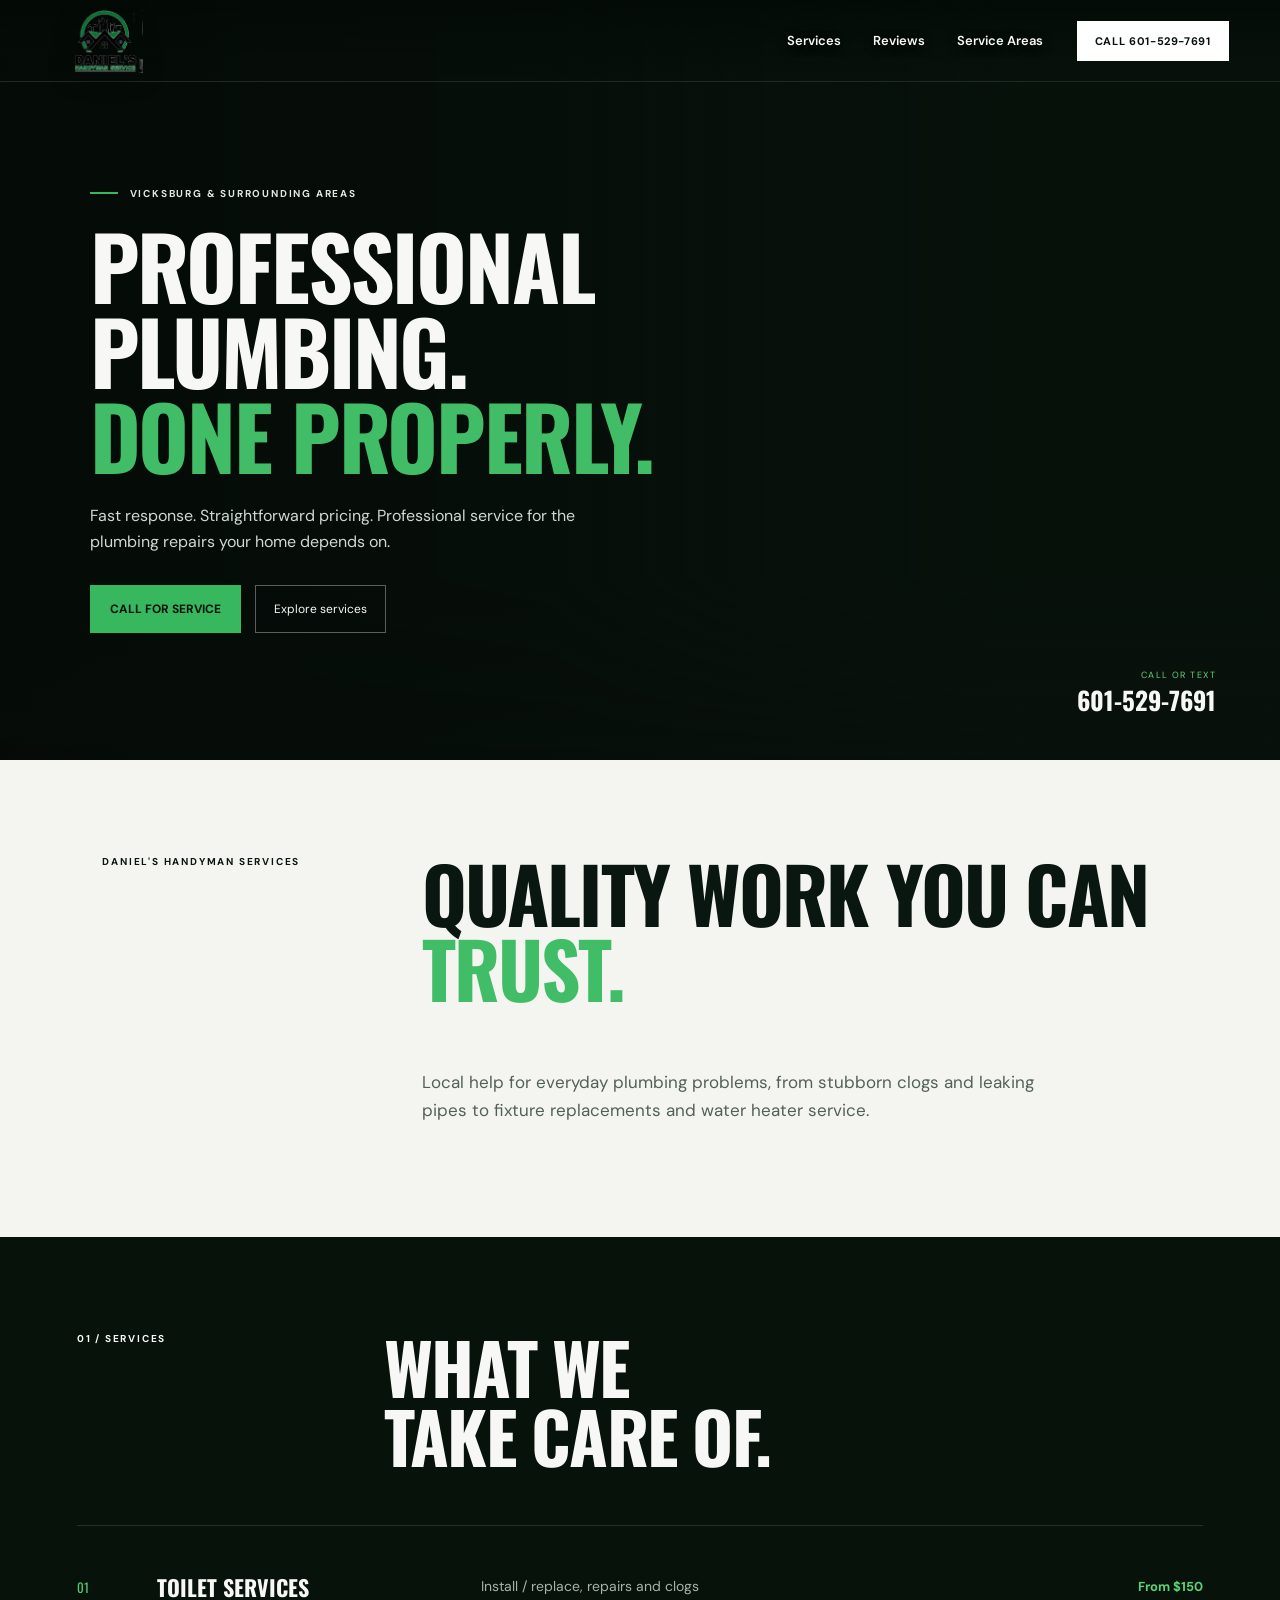
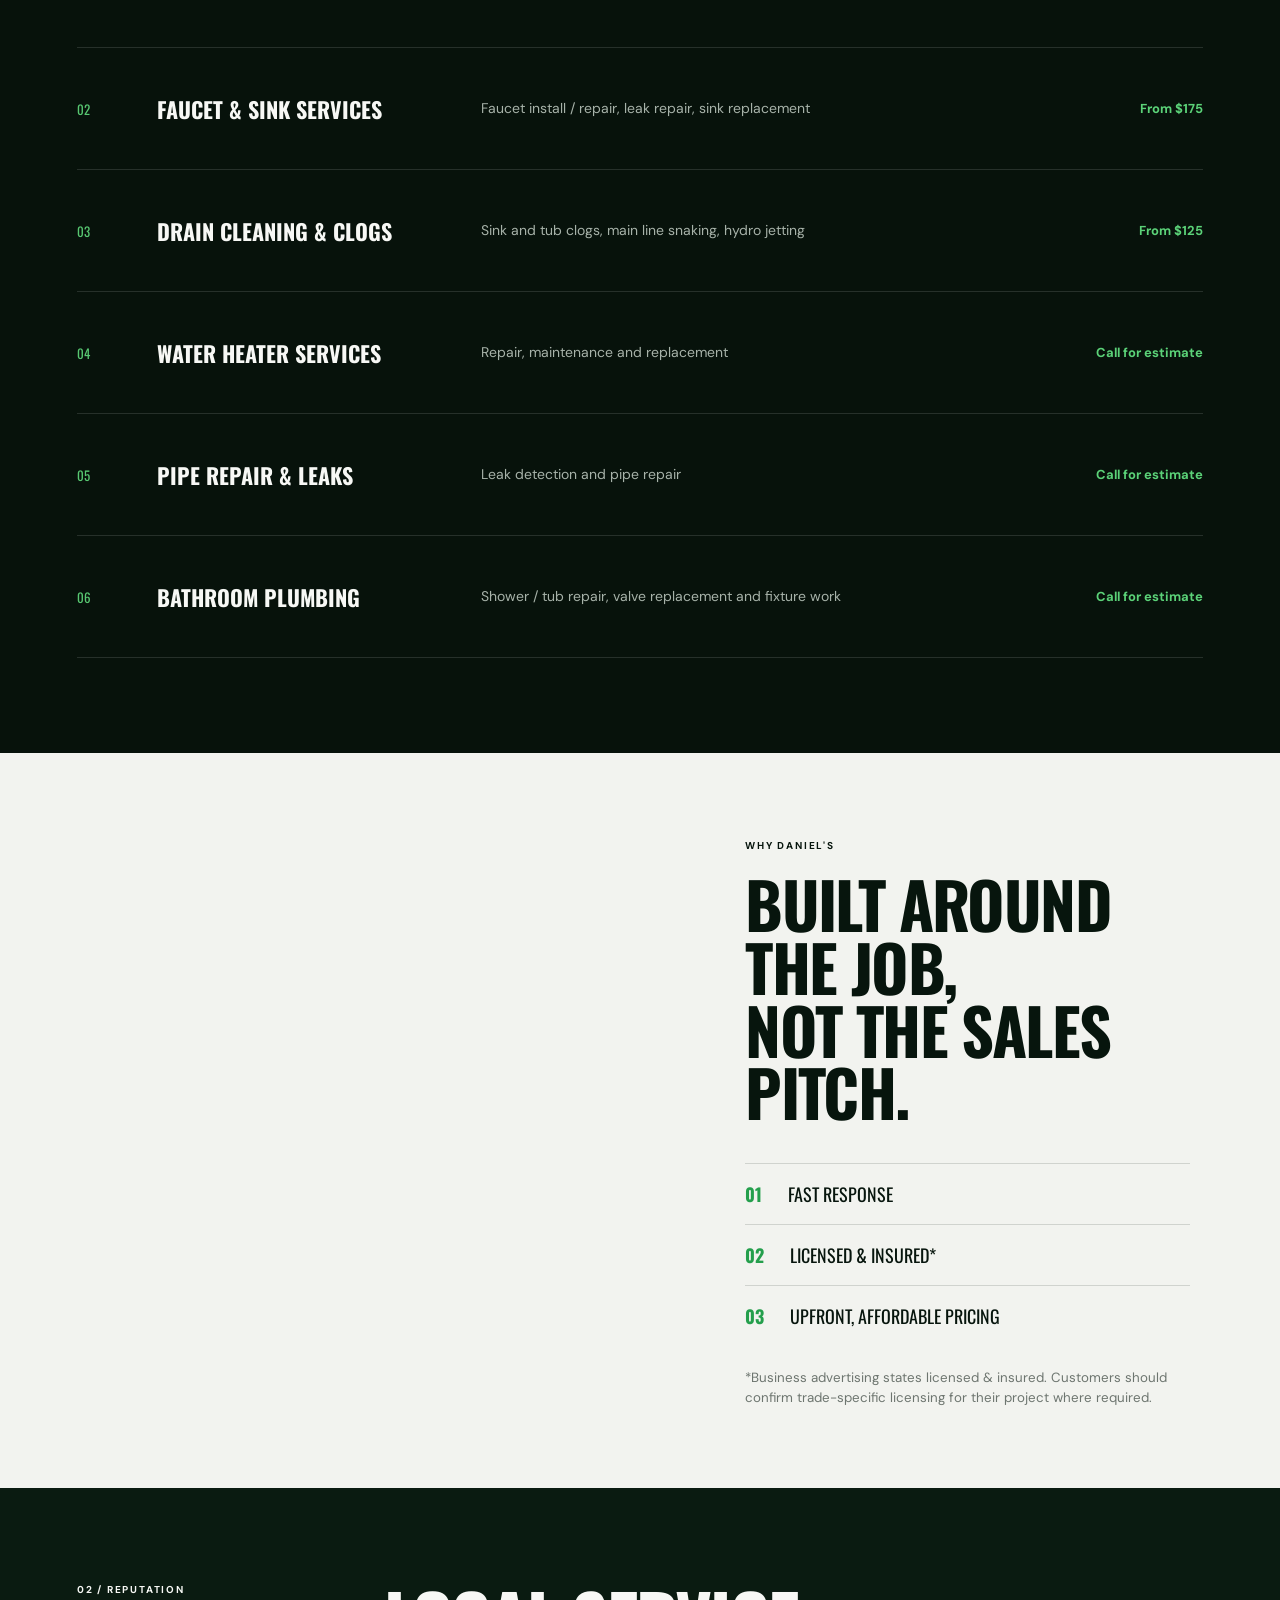
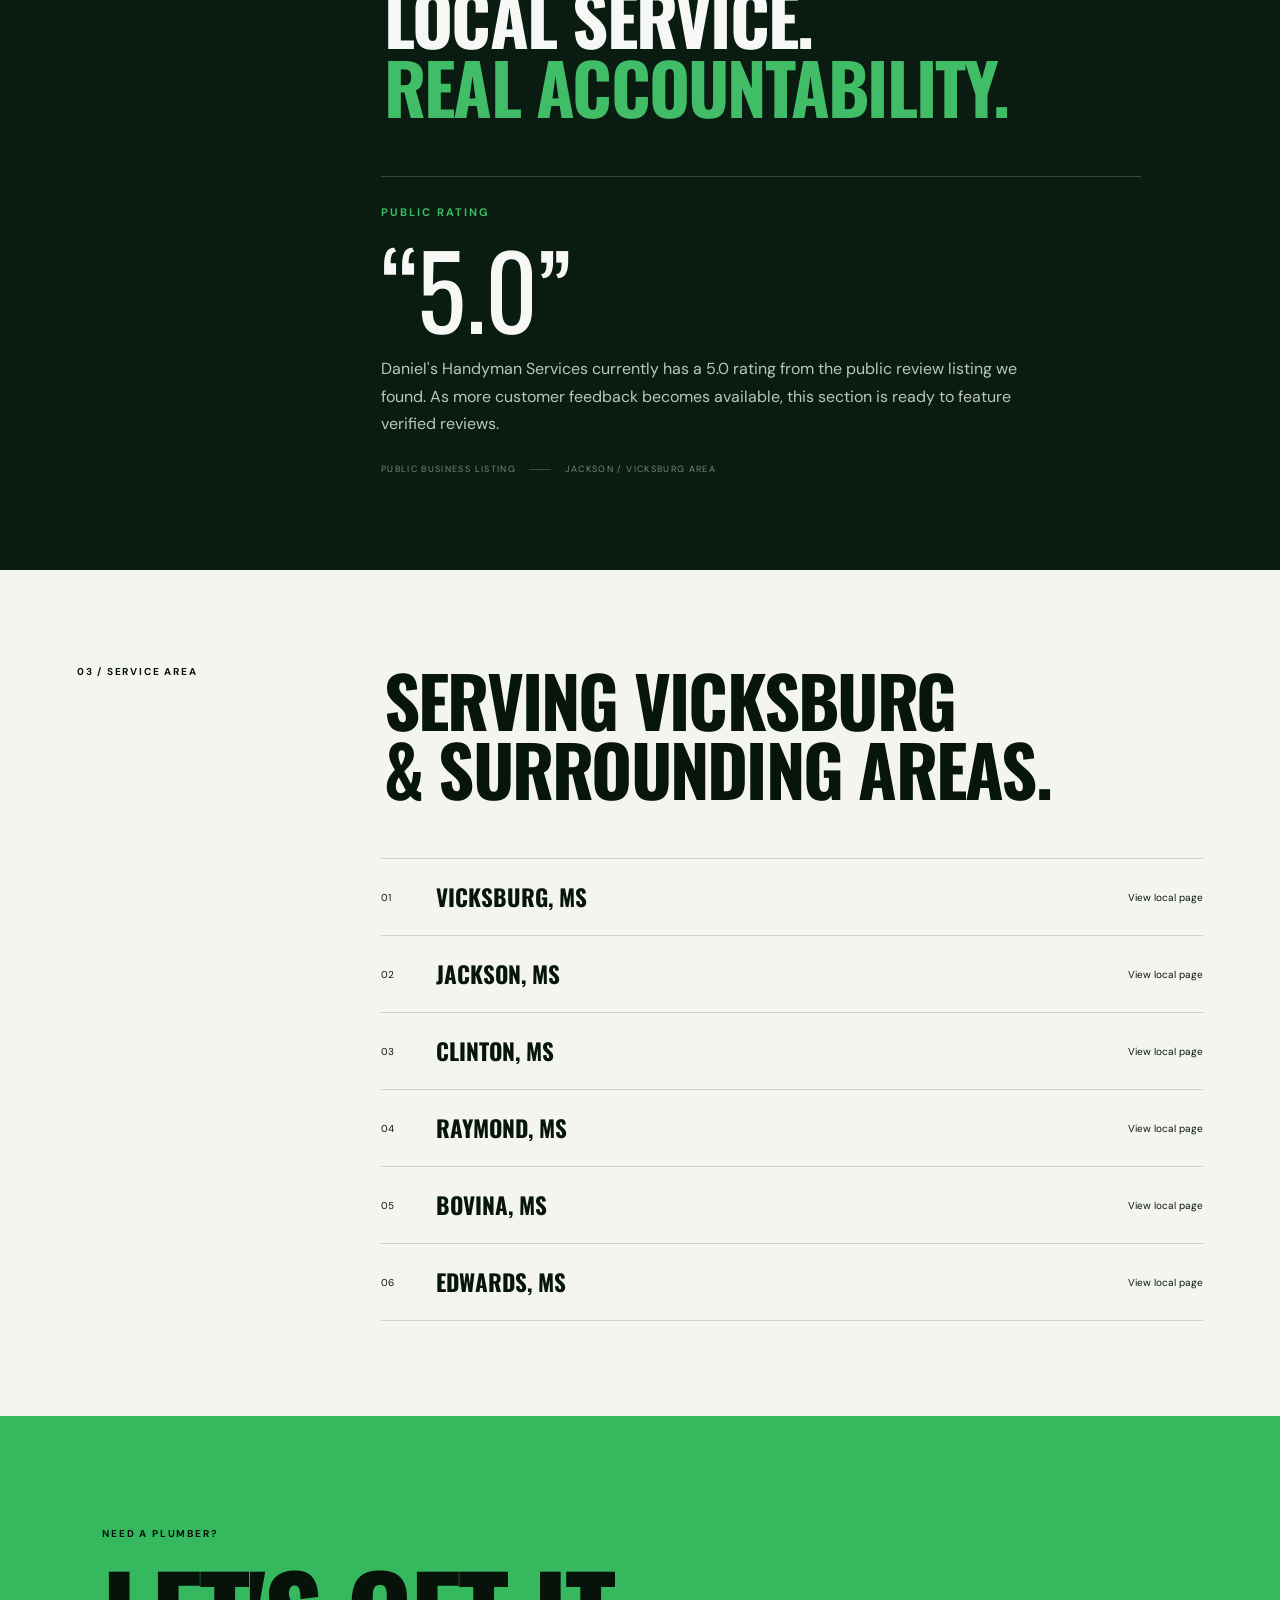
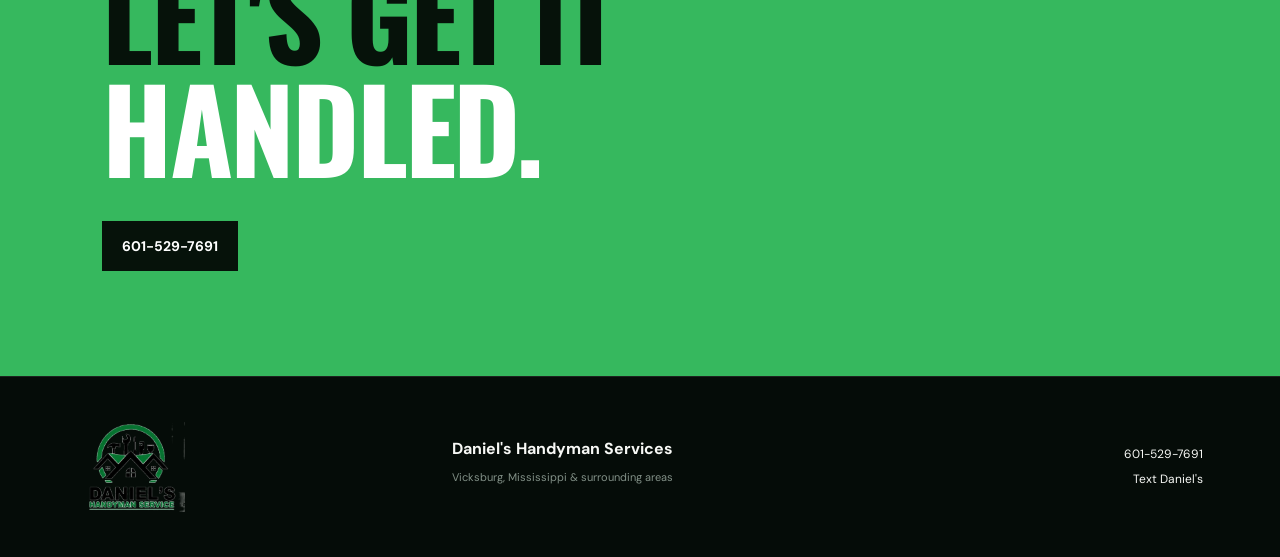
==== commit 1f94dd88: "Add files via upload" ====
--- a/index.html
+++ b/index.html
@@ -1,12 +1,12 @@
 <!doctype html><html lang="en"><head><meta charset="utf-8"><meta name="viewport" content="width=device-width,initial-scale=1"><title>Plumber & Handyman in Vicksburg, MS | Daniel's Handyman Services</title><meta name="description" content="Daniel's Handyman Services provides plumbing repairs, drain cleaning, faucet, toilet, water heater and handyman services in Vicksburg, Mississippi. Call 601-529-7691."><link rel="canonical" href="https://danielshandymanservices.com/"><meta name="theme-color" content="#07150d"><link rel="stylesheet" href="/styles.css"><script type="application/ld+json">{"@context":"https://schema.org","@type":"HomeAndConstructionBusiness","name":"Daniel's Handyman Services","telephone":"+1-601-529-7691","areaServed":"Vicksburg, Mississippi","priceRange":"$$","url":"https://danielshandymanservices.com/"}</script></head><body>
 <div class="grain"></div>
-<header><a class="brand" href="/index.html"><img src="/assets/logo.png" alt="Daniel's Handyman Service logo"></a><nav><a href="/index.html#services">Services</a><a href="/index.html#reviews">Reviews</a><a href="/index.html#areas">Service Areas</a></nav><a class="call top" href="tel:+16015297691">Call 601-529-7691</a></header>
-<main><section class="hero"><div class="hero-bg"></div><div class="hero-copy"><div class="eyebrow"><span></span>Vicksburg & surrounding areas</div><h1>Professional plumbing.<br><em>Done properly.</em></h1><p>Fast response. Straightforward pricing. Professional service for the plumbing repairs your home depends on.</p><div class="actions"><a class="primary magnetic" href="tel:+16015297691">Call for service <b>↗</b></a><a class="ghost" href="#services">Explore services</a></div></div><div class="hero-stat"><small>CALL OR TEXT</small><b>601-529-7691</b></div><div class="scroll">SCROLL <span></span></div></section>
+<header><a class="brand" href="/index.html"><img src="/assets/logo.png" alt="Daniel's Handyman Service logo"></a><nav id="site-nav"><a href="/index.html#services">Services</a><a href="/index.html#reviews">Reviews</a><a href="/index.html#areas">Service Areas</a><a class="nav-call" href="tel:+16015297691">Call 601-529-7691</a></nav><a class="call top" href="tel:+16015297691">Call 601-529-7691</a><button class="menu-toggle" type="button" aria-label="Open navigation" aria-expanded="false" aria-controls="site-nav"><span></span><span></span></button></header>
+<main><section class="hero"><div class="hero-bg"></div><div class="hero-copy"><div class="eyebrow"><span></span>Vicksburg & surrounding areas</div><h1>Professional plumbing.<br><em>Done properly.</em></h1><p>Fast response. Straightforward pricing. Professional service for the plumbing repairs your home depends on.</p><div class="actions"><a class="primary magnetic" href="tel:+16015297691">Call for service</a><a class="ghost" href="#services">Explore services</a></div></div><div class="hero-stat"><small>CALL OR TEXT</small><b>601-529-7691</b></div><div class="scroll">SCROLL <span></span></div></section>
 
 <section class="statement reveal"><div class="kicker">DANIEL'S HANDYMAN SERVICES</div><h2>Quality work you can <em>trust.</em></h2><p>Local help for everyday plumbing problems, from stubborn clogs and leaking pipes to fixture replacements and water heater service.</p></section>
 <section id="services" class="services"><div class="section-head reveal"><span>01 / SERVICES</span><h2>What we<br>take care of.</h2></div><div class="service-grid"><article class="service-card reveal"><span class="num">01</span><h3>Toilet Services</h3><p>Install / replace, repairs and clogs</p><strong>From $150</strong></article><article class="service-card reveal"><span class="num">02</span><h3>Faucet & Sink Services</h3><p>Faucet install / repair, leak repair, sink replacement</p><strong>From $175</strong></article><article class="service-card reveal"><span class="num">03</span><h3>Drain Cleaning & Clogs</h3><p>Sink and tub clogs, main line snaking, hydro jetting</p><strong>From $125</strong></article><article class="service-card reveal"><span class="num">04</span><h3>Water Heater Services</h3><p>Repair, maintenance and replacement</p><strong>Call for estimate</strong></article><article class="service-card reveal"><span class="num">05</span><h3>Pipe Repair & Leaks</h3><p>Leak detection and pipe repair</p><strong>Call for estimate</strong></article><article class="service-card reveal"><span class="num">06</span><h3>Bathroom Plumbing</h3><p>Shower / tub repair, valve replacement and fixture work</p><strong>Call for estimate</strong></article></div></section>
 <section class="feature"><div class="feature-image"></div><div class="feature-copy reveal"><span>WHY DANIEL'S</span><h2>Built around the job,<br>not the sales pitch.</h2><div class="points"><p><b>01</b> Fast response</p><p><b>02</b> Licensed & insured*</p><p><b>03</b> Upfront, affordable pricing</p></div><small>*Business advertising states licensed & insured. Customers should confirm trade-specific licensing for their project where required.</small></div></section>
-<section id="reviews" class="reviews"><div class="section-head reveal"><span>02 / REPUTATION</span><h2>Local service.<br><em>Real accountability.</em></h2></div><div class="review-panel reveal"><div class="stars">★★★★★</div><blockquote>“5.0”</blockquote><p>Daniel's Handyman Services currently has a 5.0 rating from the public review listing we found. As more customer feedback becomes available, this section is ready to feature verified reviews.</p><div class="review-meta">PUBLIC BUSINESS LISTING <span>•</span> JACKSON / VICKSBURG AREA</div></div></section>
-<section id="areas" class="areas"><div class="section-head reveal"><span>03 / SERVICE AREA</span><h2>Serving Vicksburg<br>& surrounding areas.</h2></div><div class="area-list"><a href="/vicksburg-ms.html"><span>01</span><b>Vicksburg, MS</b><i>View local page ↗</i></a><a href="/jackson-ms.html"><span>02</span><b>Jackson, MS</b><i>View local page ↗</i></a><a href="/clinton-ms.html"><span>03</span><b>Clinton, MS</b><i>View local page ↗</i></a><a href="/raymond-ms.html"><span>04</span><b>Raymond, MS</b><i>View local page ↗</i></a><a href="/bovina-ms.html"><span>05</span><b>Bovina, MS</b><i>View local page ↗</i></a><a href="/edwards-ms.html"><span>06</span><b>Edwards, MS</b><i>View local page ↗</i></a></div></section>
-<section class="cta"><div class="reveal"><span>NEED A PLUMBER?</span><h2>Let's get it<br><em>handled.</em></h2><a class="primary light magnetic" href="tel:+16015297691">601-529-7691 <b>↗</b></a></div></section></main>
+<section id="reviews" class="reviews"><div class="section-head reveal"><span>02 / REPUTATION</span><h2>Local service.<br><em>Real accountability.</em></h2></div><div class="review-panel reveal"><div class="rating-label">PUBLIC RATING</div><blockquote>“5.0”</blockquote><p>Daniel's Handyman Services currently has a 5.0 rating from the public review listing we found. As more customer feedback becomes available, this section is ready to feature verified reviews.</p><div class="review-meta">PUBLIC BUSINESS LISTING <span class="divider"></span> JACKSON / VICKSBURG AREA</div></div></section>
+<section id="areas" class="areas"><div class="section-head reveal"><span>03 / SERVICE AREA</span><h2>Serving Vicksburg<br>& surrounding areas.</h2></div><div class="area-list"><a href="/vicksburg-ms.html"><span>01</span><b>Vicksburg, MS</b><i>View local page</i></a><a href="/jackson-ms.html"><span>02</span><b>Jackson, MS</b><i>View local page</i></a><a href="/clinton-ms.html"><span>03</span><b>Clinton, MS</b><i>View local page</i></a><a href="/raymond-ms.html"><span>04</span><b>Raymond, MS</b><i>View local page</i></a><a href="/bovina-ms.html"><span>05</span><b>Bovina, MS</b><i>View local page</i></a><a href="/edwards-ms.html"><span>06</span><b>Edwards, MS</b><i>View local page</i></a></div></section>
+<section class="cta"><div class="reveal"><span>NEED A PLUMBER?</span><h2>Let's get it<br><em>handled.</em></h2><a class="primary light magnetic" href="tel:+16015297691">601-529-7691</a></div></section></main>
 <footer><img src="/assets/logo.png" alt="Daniel's Handyman Service"><div><b>Daniel's Handyman Services</b><p>Vicksburg, Mississippi & surrounding areas</p></div><div><a href="tel:+16015297691">601-529-7691</a><a href="sms:+16015297691">Text Daniel's</a></div></footer><a class="mobile-call" href="tel:+16015297691">Call Daniel's <b>601-529-7691</b></a><script src="/script.js"></script></body></html>
--- a/styles.css
+++ b/styles.css
@@ -4,3 +4,20 @@
 .hero{height:760px;min-height:650px;position:relative;display:flex;align-items:center;padding:120px max(28px,7vw) 60px;overflow:hidden}.hero-bg{position:absolute;inset:0;background:linear-gradient(90deg,rgba(3,11,6,.94) 0%,rgba(4,14,8,.80) 43%,rgba(4,14,8,.18) 78%),linear-gradient(0deg,#07120b 0%,transparent 24%),url('https://images.unsplash.com/photo-1607472586893-edb57bdc0e39?auto=format&fit=crop&w=1900&q=85') center/cover;filter:saturate(.72)}.hero-copy{position:relative;z-index:2;max-width:760px}.eyebrow,.kicker,.section-head>span,.feature-copy>span,.cta span{font-size:10px;letter-spacing:.18em;text-transform:uppercase;font-weight:700}.eyebrow{display:flex;align-items:center;gap:12px;margin-bottom:22px;color:#dfe8e1}.eyebrow span{width:28px;height:2px;background:#35b85f}.hero h1,.statement h2,.section-head h2,.feature h2,.cta h2{font-family:'Oswald',sans-serif;text-transform:uppercase;letter-spacing:-.025em;line-height:.98;margin:0}.hero h1{font-size:clamp(58px,6.8vw,104px);max-width:820px}.hero h1 em,.statement em,.reviews em,.cta em{font-style:normal;color:#42bd67}.hero-copy>p{font-size:16px;color:#d0d8d2;max-width:530px;line-height:1.65;margin:25px 0 30px}.actions{display:flex;gap:14px;align-items:center}.primary{background:#38b85e;color:#041009;padding:16px 20px;display:inline-flex;gap:30px;align-items:center;font-weight:700;font-size:12px;text-transform:uppercase}.primary b{font-size:16px}.ghost{padding:15px 18px;border:1px solid rgba(255,255,255,.34);font-size:12px;background:rgba(4,12,7,.3)}.hero-stat{position:absolute;right:5vw;bottom:42px;z-index:3;text-align:right}.hero-stat small{display:block;color:#62d17c;letter-spacing:.16em;font-size:9px}.hero-stat b{font-family:Oswald;font-size:25px}.scroll{display:none}
 .statement{background:#f4f5f1;color:#0a1710;padding:95px max(28px,8vw);display:grid;grid-template-columns:.8fr 2.2fr;gap:45px}.statement h2{font-size:clamp(48px,6vw,82px);max-width:900px}.statement p{grid-column:2;max-width:620px;font-size:17px;line-height:1.7;color:#536058}.services{padding:95px max(28px,6vw);background:#07120b}.section-head{display:grid;grid-template-columns:.75fr 2fr;margin-bottom:55px;align-items:start}.section-head h2{font-size:clamp(48px,5.5vw,78px)}.service-grid{border-top:1px solid #ffffff20}.service-card{display:grid;grid-template-columns:60px 1.1fr 2fr 150px;gap:20px;align-items:center;min-height:122px;border-bottom:1px solid #ffffff20;transition:.25s}.service-card:hover{padding:0 14px;background:#0c2014}.service-card .num{font-family:Oswald;color:#58c872;font-size:13px}.service-card h3{font-family:Oswald;text-transform:uppercase;font-size:22px;margin:0}.service-card p{color:#a7b2a9;max-width:500px;font-size:14px;line-height:1.55}.service-card strong{text-align:right;color:#5bd278;font-size:13px}.feature{min-height:620px;display:grid;grid-template-columns:1.05fr 1fr;background:#f2f3ef;color:#07150d}.feature-image{background:url('https://images.unsplash.com/photo-1585704032915-c3400ca199e7?auto=format&fit=crop&w=1200&q=85') center/cover}.feature-copy{padding:80px 7vw}.feature h2{font-size:clamp(45px,5vw,70px);margin:18px 0 40px}.points p{font-family:Oswald;text-transform:uppercase;font-size:18px;border-top:1px solid #0b1a1125;padding:17px 0;margin:0}.points b{color:#249f4c;margin-right:22px}.feature small{display:block;margin-top:22px;color:#6d756f;line-height:1.5}.reviews{padding:95px max(28px,6vw);background:#0a1b11}.review-panel{margin-left:27%;max-width:760px;border-top:1px solid #ffffff30;padding-top:28px}.stars{color:#59cf73;letter-spacing:.25em}.review-panel blockquote{font-family:Oswald;font-size:clamp(64px,8vw,105px);margin:12px 0;line-height:1}.review-panel p{font-size:16px;line-height:1.7;color:#bbc5bd;max-width:650px}.review-meta{font-size:9px;letter-spacing:.15em;margin-top:26px;color:#77877b}.areas{padding:95px max(28px,6vw);background:#f4f5f1;color:#07150d}.area-list{margin-left:27%}.area-list a{display:grid;grid-template-columns:55px 1fr auto;align-items:center;border-top:1px solid #0b1a1128;padding:21px 0;transition:.25s}.area-list a:last-child{border-bottom:1px solid #0b1a1128}.area-list a:hover{padding-left:10px;color:#168c3b}.area-list span,.area-list i{font-size:10px;font-style:normal}.area-list b{font-family:Oswald;text-transform:uppercase;font-size:23px}.cta{padding:105px max(28px,8vw);background:#36b85e;color:#06120a}.cta h2{font-size:clamp(65px,9vw,125px);margin:15px 0 38px}.cta h2 em{color:#fff}.primary.light{background:#06120a;color:#fff;font-size:14px}footer{display:grid;grid-template-columns:1fr 1fr 1fr;align-items:center;padding:45px max(28px,6vw);background:#050c08;border-top:1px solid #ffffff18}footer img{width:120px;height:90px;object-fit:contain}footer p{color:#829087;font-size:11px}footer>div:last-child{display:flex;flex-direction:column;gap:9px;text-align:right;font-size:12px}.mobile-call{display:none}.reveal{opacity:0;transform:translateY(18px);transition:opacity .65s ease,transform .65s ease}.reveal.visible{opacity:1;transform:none}
 @media(max-width:800px){body{cursor:auto}a,button{cursor:pointer}header{height:72px;padding:0 18px;background:rgba(4,12,7,.92);backdrop-filter:blur(10px)}.brand img{width:92px;height:54px}header nav,.call.top{display:none}.hero{min-height:650px;height:84svh;padding:105px 20px 75px}.hero-bg{background:linear-gradient(0deg,#07120b 2%,rgba(7,18,11,.78) 58%,rgba(4,12,7,.54)),url('https://images.unsplash.com/photo-1607472586893-edb57bdc0e39?auto=format&fit=crop&w=1000&q=80') 60% center/cover}.hero h1{font-size:clamp(48px,14vw,70px);line-height:.96}.hero-copy>p{font-size:14px;max-width:96%;margin:20px 0 25px}.actions{align-items:stretch;flex-direction:column;max-width:310px}.primary,.ghost{justify-content:space-between}.hero-stat{left:20px;right:auto;bottom:22px;text-align:left}.hero-stat b{font-size:20px}.statement{display:block;padding:70px 20px}.statement h2{font-size:46px;margin:20px 0}.statement p{font-size:15px}.services,.reviews,.areas{padding:70px 20px}.section-head{display:block;margin-bottom:38px}.section-head h2{font-size:44px;margin-top:15px}.service-card{display:block;padding:22px 0;min-height:0}.service-card:hover{padding:22px 0;background:transparent}.service-card .num{display:block;margin-bottom:8px}.service-card h3{font-size:22px}.service-card p{font-size:13px;margin:8px 0}.service-card strong{display:block;text-align:left;margin-top:12px}.feature{display:block;min-height:0}.feature-image{height:320px}.feature-copy{padding:60px 20px}.feature h2{font-size:44px}.points p{font-size:17px}.review-panel,.area-list{margin-left:0}.review-panel blockquote{font-size:72px}.review-panel p{font-size:15px}.area-list a{grid-template-columns:40px 1fr;padding:19px 0}.area-list i{display:none}.area-list b{font-size:21px}.cta{padding:75px 20px 105px}.cta h2{font-size:58px}footer{display:block;padding:42px 20px 100px}footer img{width:105px}footer>div{margin-top:18px}footer>div:last-child{text-align:left}.mobile-call{display:flex;position:fixed;bottom:10px;left:10px;right:10px;z-index:90;background:#39bd61;color:#041009;padding:14px 16px;justify-content:space-between;font-size:11px;text-transform:uppercase;box-shadow:0 12px 35px #0008;font-weight:700}.mobile-call b{font-size:12px}}
+
+/* v3 mobile navigation + clean symbol-free UI */
+.menu-toggle,.nav-call{display:none}
+.rating-label{font-size:11px;font-weight:700;letter-spacing:.18em;color:#39bd61;margin-bottom:18px}.review-meta .divider{display:inline-block;width:22px;height:1px;background:currentColor;opacity:.45;vertical-align:middle;margin:0 10px}
+@media(max-width:800px){
+  html,body{scrollbar-width:none;-ms-overflow-style:none}
+  html::-webkit-scrollbar,body::-webkit-scrollbar{display:none;width:0;height:0}
+  header{overflow:visible}
+  .menu-toggle{display:flex;width:44px;height:44px;margin-left:auto;border:1px solid rgba(255,255,255,.2);background:rgba(0,0,0,.12);align-items:center;justify-content:center;flex-direction:column;gap:6px;padding:0;z-index:102}
+  .menu-toggle span{display:block;width:18px;height:1px;background:#fff;transition:transform .25s ease,opacity .25s ease}
+  .menu-toggle[aria-expanded="true"] span:first-child{transform:translateY(3.5px) rotate(45deg)}
+  .menu-toggle[aria-expanded="true"] span:last-child{transform:translateY(-3.5px) rotate(-45deg)}
+  header nav{display:flex;position:absolute;left:12px;right:12px;top:66px;padding:14px;background:rgba(4,12,7,.98);border:1px solid rgba(255,255,255,.14);box-shadow:0 20px 45px rgba(0,0,0,.45);backdrop-filter:blur(16px);flex-direction:column;gap:0;opacity:0;visibility:hidden;transform:translateY(-8px);transition:opacity .22s ease,transform .22s ease,visibility .22s;z-index:101}
+  header nav.open{opacity:1;visibility:visible;transform:translateY(0)}
+  header nav a{display:block;padding:15px 12px;border-bottom:1px solid rgba(255,255,255,.09);font-size:14px;text-shadow:none}
+  header nav .nav-call{display:block;border-bottom:0;background:#39bd61;color:#041009;margin-top:10px;padding:15px 12px;font-weight:800;text-transform:uppercase;letter-spacing:.04em}
+}
